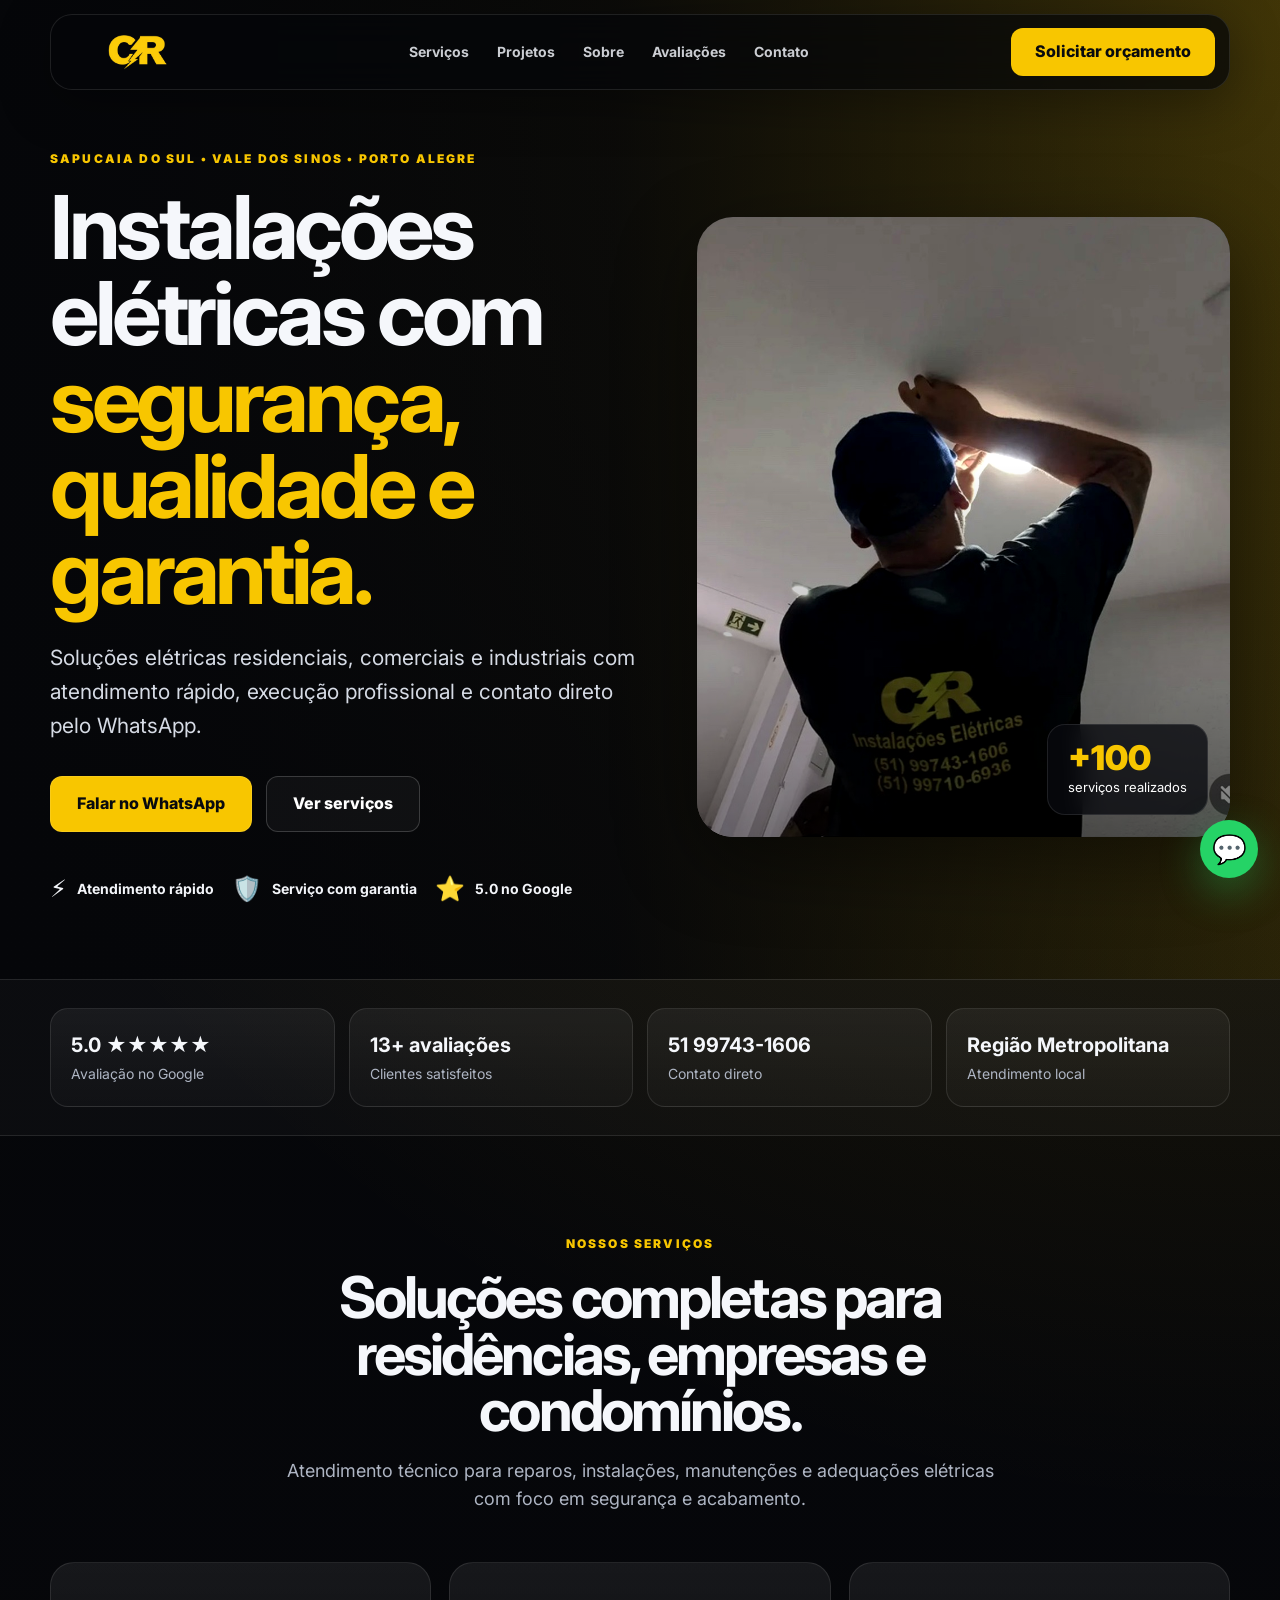
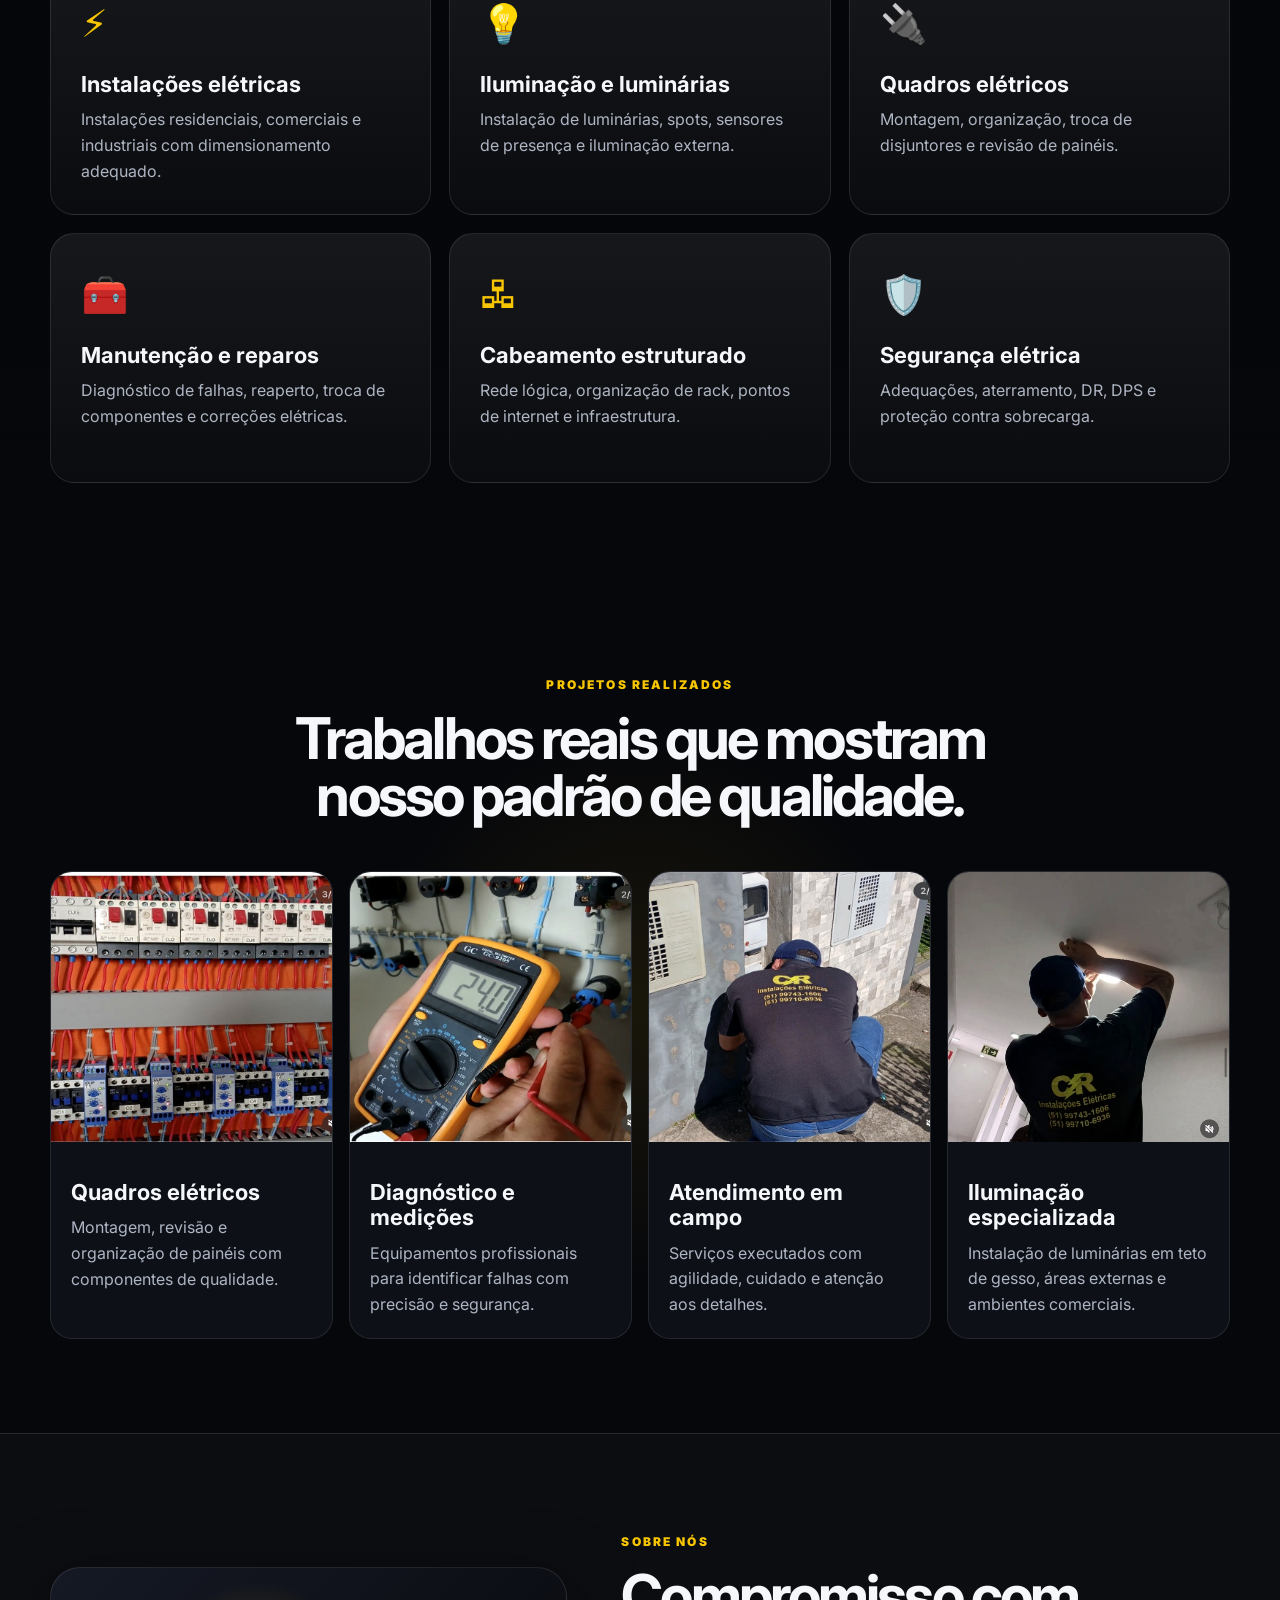
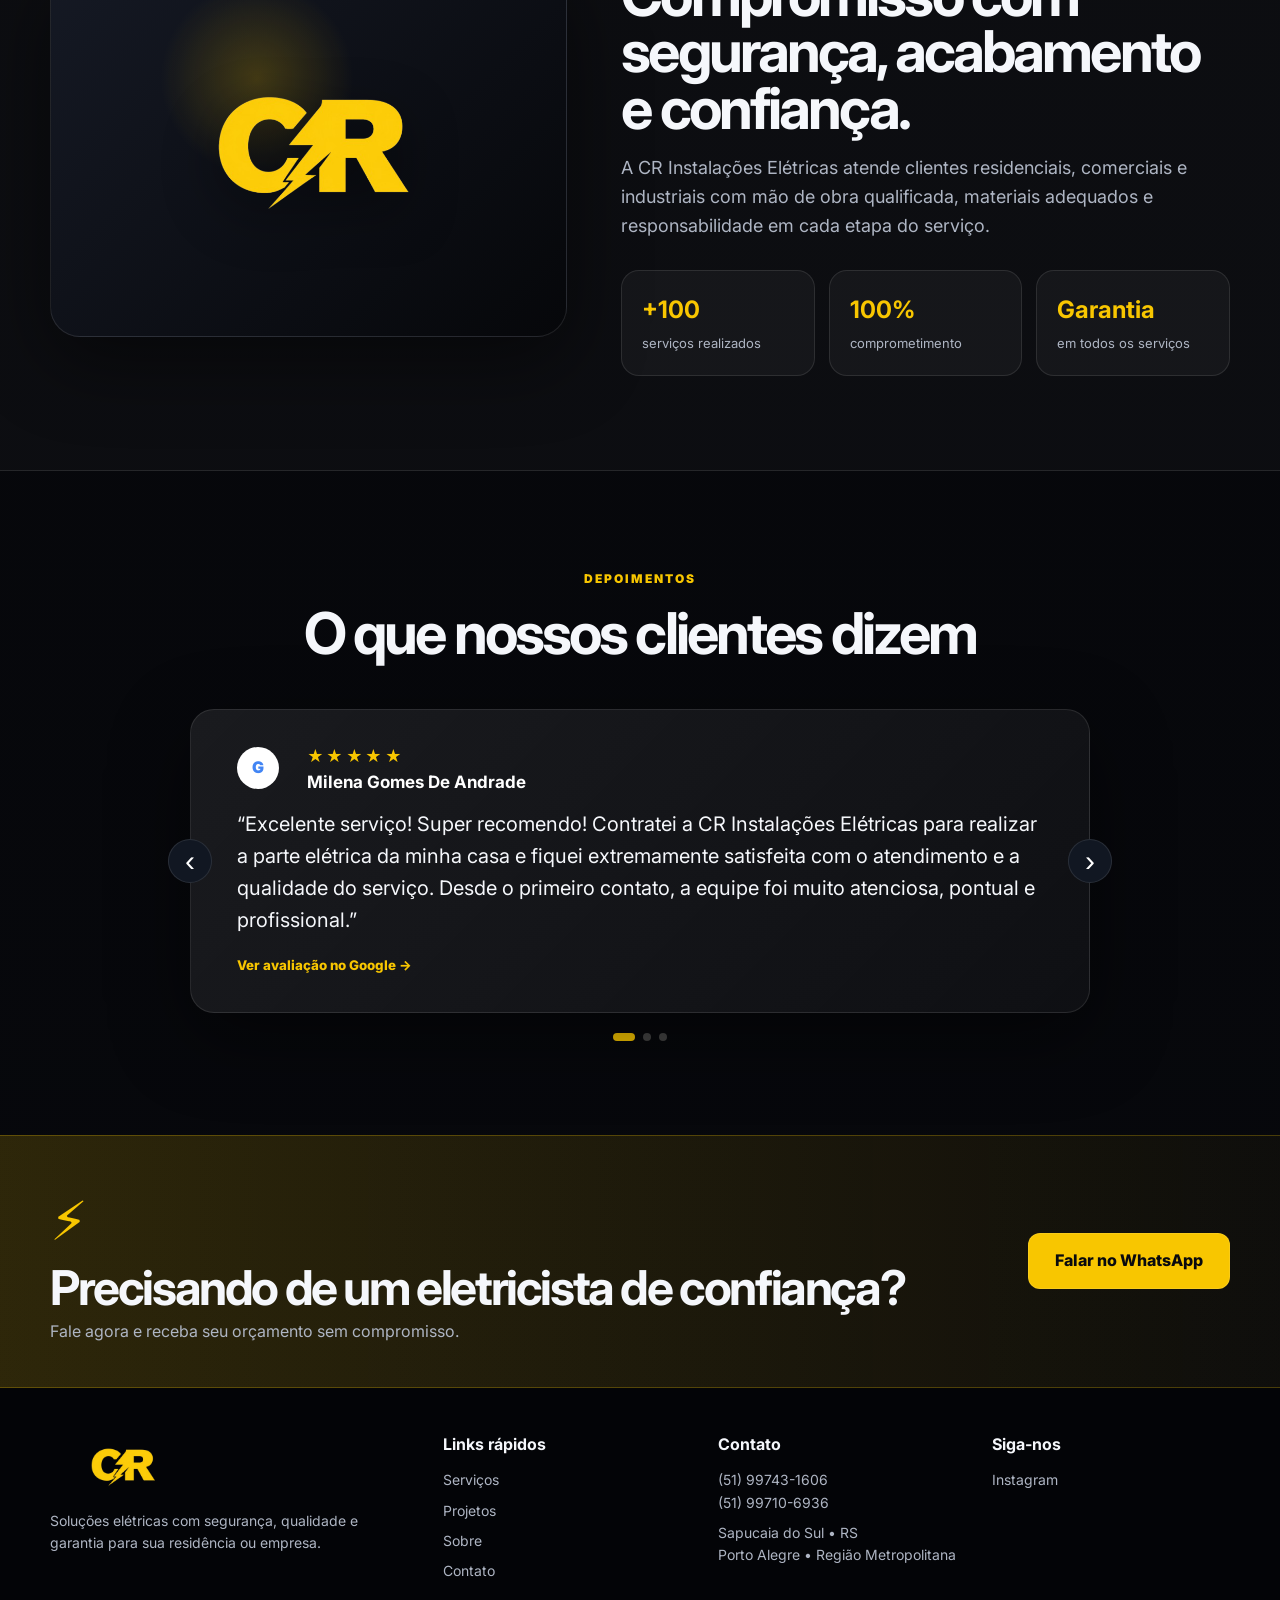
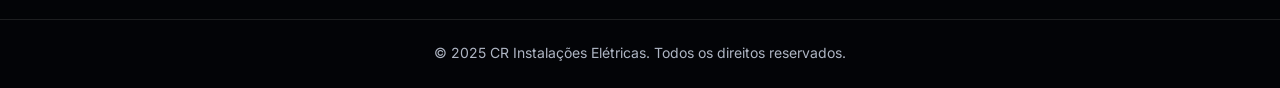
==== index.html @ 31eeb73a "ajusta icone whatsapp" ====
<!DOCTYPE html>
<html lang="pt-BR">
<head>
  <meta charset="UTF-8" />
  <meta name="viewport" content="width=device-width, initial-scale=1.0" />
  <title>CR Instalações Elétricas | Eletricista em Sapucaia do Sul e Região</title>
  <meta name="description" content="Instalações elétricas residenciais, comerciais e industriais em Sapucaia do Sul, Vale dos Sinos, Porto Alegre e região. Atendimento com segurança, qualidade e garantia." />
  <meta name="theme-color" content="#08090d" />
  <meta property="og:title" content="CR Instalações Elétricas" />
  <meta property="og:description" content="Soluções elétricas com segurança, qualidade e garantia em Sapucaia do Sul e região." />
  <link rel="preconnect" href="https://fonts.googleapis.com">
  <link rel="preconnect" href="https://fonts.gstatic.com" crossorigin>
  <link href="https://fonts.googleapis.com/css2?family=Inter:wght@400;500;600;700;800;900&display=swap" rel="stylesheet">
  <link rel="stylesheet" href="style.css" />
</head>
<body>
  <header class="site-header" id="topo">
    <a class="brand" href="#topo" aria-label="CR Instalações Elétricas">
      <img src="assets/logo-cr.png" alt="CR Instalações Elétricas" />
    </a>

    <button class="menu-toggle" id="menuToggle" aria-label="Abrir menu" aria-expanded="false">
      <span></span><span></span><span></span>
    </button>

    <nav class="nav" id="navMenu">
      <a href="#servicos">Serviços</a>
      <a href="#projetos">Projetos</a>
      <a href="#sobre">Sobre</a>
      <a href="#depoimentos">Avaliações</a>
      <a href="#contato">Contato</a>
    </nav>

    <a class="header-cta" href="https://wa.me/5551997431606?text=Olá,%20vim%20pelo%20site%20e%20gostaria%20de%20solicitar%20um%20orçamento." target="_blank" rel="noopener">
      Solicitar orçamento
    </a>
  </header>

  <main>
    <section class="hero section-glow">
      <div class="container hero-grid">
        <div class="hero-copy reveal">
          <span class="eyebrow">Sapucaia do Sul • Vale dos Sinos • Porto Alegre</span>
          <h1>Instalações elétricas com <strong>segurança, qualidade e garantia.</strong></h1>
          <p>Soluções elétricas residenciais, comerciais e industriais com atendimento rápido, execução profissional e contato direto pelo WhatsApp.</p>

          <div class="hero-actions">
            <a class="btn btn-primary" href="https://wa.me/5551997431606?text=Olá,%20preciso%20de%20um%20orçamento%20elétrico." target="_blank" rel="noopener">Falar no WhatsApp</a>
            <a class="btn btn-secondary" href="#servicos">Ver serviços</a>
          </div>

          <div class="trust-row" aria-label="Diferenciais">
            <div><span>⚡</span><strong>Atendimento rápido</strong></div>
            <div><span>🛡️</span><strong>Serviço com garantia</strong></div>
            <div><span>⭐</span><strong>5.0 no Google</strong></div>
          </div>
        </div>

        <div class="hero-media reveal delay-1">
          <img src="assets/hero-luminaria.jpg" alt="Eletricista da CR instalando luminária em teto de gesso" />
          <div class="media-badge">
            <span>+100</span>
            <p>serviços realizados</p>
          </div>
        </div>
      </div>
    </section>

    <section class="stats-strip">
      <div class="container stats-grid">
        <div class="stat-card"><strong>5.0 ★★★★★</strong><span>Avaliação no Google</span></div>
        <div class="stat-card"><strong>13+ avaliações</strong><span>Clientes satisfeitos</span></div>
        <div class="stat-card"><strong>51 99743-1606</strong><span>Contato direto</span></div>
        <div class="stat-card"><strong>Região Metropolitana</strong><span>Atendimento local</span></div>
      </div>
    </section>

    <section class="section" id="servicos">
      <div class="container">
        <div class="section-heading reveal">
          <span class="eyebrow">Nossos serviços</span>
          <h2>Soluções completas para residências, empresas e condomínios.</h2>
          <p>Atendimento técnico para reparos, instalações, manutenções e adequações elétricas com foco em segurança e acabamento.</p>
        </div>

        <div class="services-grid">
          <article class="service-card reveal"><i>⚡</i><h3>Instalações elétricas</h3><p>Instalações residenciais, comerciais e industriais com dimensionamento adequado.</p></article>
          <article class="service-card reveal"><i>💡</i><h3>Iluminação e luminárias</h3><p>Instalação de luminárias, spots, sensores de presença e iluminação externa.</p></article>
          <article class="service-card reveal"><i>🔌</i><h3>Quadros elétricos</h3><p>Montagem, organização, troca de disjuntores e revisão de painéis.</p></article>
          <article class="service-card reveal"><i>🧰</i><h3>Manutenção e reparos</h3><p>Diagnóstico de falhas, reaperto, troca de componentes e correções elétricas.</p></article>
          <article class="service-card reveal"><i>🖧</i><h3>Cabeamento estruturado</h3><p>Rede lógica, organização de rack, pontos de internet e infraestrutura.</p></article>
          <article class="service-card reveal"><i>🛡️</i><h3>Segurança elétrica</h3><p>Adequações, aterramento, DR, DPS e proteção contra sobrecarga.</p></article>
        </div>
      </div>
    </section>

    <section class="section projects" id="projetos">
      <div class="container">
        <div class="section-heading reveal">
          <span class="eyebrow">Projetos realizados</span>
          <h2>Trabalhos reais que mostram nosso padrão de qualidade.</h2>
        </div>

        <div class="project-grid">
          <article class="project-card reveal">
            <img src="assets/painel-eletrico.jpg" alt="Painel elétrico organizado" />
            <div><h3>Quadros elétricos</h3><p>Montagem, revisão e organização de painéis com componentes de qualidade.</p></div>
          </article>
          <article class="project-card reveal delay-1">
            <img src="assets/medicao-multimetro.jpg" alt="Medição elétrica com multímetro" />
            <div><h3>Diagnóstico e medições</h3><p>Equipamentos profissionais para identificar falhas com precisão e segurança.</p></div>
          </article>
          <article class="project-card reveal delay-2">
            <img src="assets/atendimento-campo.jpg" alt="Eletricista da CR em atendimento externo" />
            <div><h3>Atendimento em campo</h3><p>Serviços executados com agilidade, cuidado e atenção aos detalhes.</p></div>
          </article>
          <article class="project-card reveal delay-3 featured">
            <img src="assets/hero-luminaria.jpg" alt="Instalação de luminária" />
            <div><h3>Iluminação especializada</h3><p>Instalação de luminárias em teto de gesso, áreas externas e ambientes comerciais.</p></div>
          </article>
        </div>
      </div>
    </section>

    <section class="section about" id="sobre">
      <div class="container about-grid">
        <div class="about-visual reveal">
          <div class="logo-panel"><img src="assets/logo-cr.png" alt="Logo CR Instalações Elétricas" /></div>
        </div>
        <div class="about-copy reveal delay-1">
          <span class="eyebrow">Sobre nós</span>
          <h2>Compromisso com segurança, acabamento e confiança.</h2>
          <p>A CR Instalações Elétricas atende clientes residenciais, comerciais e industriais com mão de obra qualificada, materiais adequados e responsabilidade em cada etapa do serviço.</p>
          <div class="about-metrics">
            <div><strong>+100</strong><span>serviços realizados</span></div>
            <div><strong>100%</strong><span>comprometimento</span></div>
            <div><strong>Garantia</strong><span>em todos os serviços</span></div>
          </div>
        </div>
      </div>
    </section>

    <section class="section testimonials" id="depoimentos">
      <div class="container">
        <div class="section-heading reveal">
          <span class="eyebrow">Depoimentos</span>
          <h2>O que nossos clientes dizem</h2>
        </div>
        <div class="testimonial-slider reveal" aria-live="polite">
          <button class="slider-btn prev" aria-label="Depoimento anterior">‹</button>

          <a class="testimonial-card active" href="https://www.google.com/maps/contrib/100500487164746760938/reviews?hl=pt-BR" target="_blank" rel="noopener" aria-label="Abrir avaliação da Milena Gomes De Andrade no Google">
            <div class="review-top">
              <span class="google">G</span>
              <div>
                <strong>★★★★★</strong>
                <h3>Milena Gomes De Andrade</h3>
              </div>
            </div>
            <p>“Excelente serviço! Super recomendo! Contratei a CR Instalações Elétricas para realizar a parte elétrica da minha casa e fiquei extremamente satisfeita com o atendimento e a qualidade do serviço. Desde o primeiro contato, a equipe foi muito atenciosa, pontual e profissional.”</p>
            <small>Ver avaliação no Google →</small>
          </a>

          <a class="testimonial-card" href="https://www.google.com/maps/contrib/102135503826868982354/reviews?hl=pt-BR" target="_blank" rel="noopener" aria-label="Abrir avaliação do Andrei Dias no Google">
            <div class="review-top">
              <span class="google">G</span>
              <div>
                <strong>★★★★★</strong>
                <h3>Andrei Dias</h3>
              </div>
            </div>
            <p>“Excelente serviço, comprometimento com horário e valores muito acessíveis. Ele explorou todas as possibilidades para resolver a instalação do meu fogão de indução da melhor forma. Fez o serviço com capricho extremo e deixou tudo bem organizado.”</p>
            <small>Ver avaliação no Google →</small>
          </a>

          <a class="testimonial-card" href="https://www.google.com/maps/contrib/113269055984905146085/reviews?hl=pt-BR" target="_blank" rel="noopener" aria-label="Abrir avaliação da Mari Lopes no Google">
            <div class="review-top">
              <span class="google">G</span>
              <div>
                <strong>★★★★★</strong>
                <h3>Mari Lopes</h3>
              </div>
            </div>
            <p>“Atendimento ótimo, comprometimento com horário e resolveu de imediato o problema.”</p>
            <small>Ver avaliação no Google →</small>
          </a>

          <button class="slider-btn next" aria-label="Próximo depoimento">›</button>
        </div>
        <div class="dots" id="dots"></div>
      </div>
    </section>

    <section class="cta-band" id="contato">
      <div class="container cta-grid">
        <div>
          <span class="bolt">⚡</span>
          <h2>Precisando de um eletricista de confiança?</h2>
          <p>Fale agora e receba seu orçamento sem compromisso.</p>
        </div>
        <a class="btn btn-primary" href="https://wa.me/5551997431606?text=Olá,%20vim%20pelo%20site%20e%20gostaria%20de%20solicitar%20um%20orçamento." target="_blank" rel="noopener">Falar no WhatsApp</a>
      </div>
    </section>
  </main>

  <footer class="footer">
    <div class="container footer-grid">
      <div><img src="assets/logo-cr.png" alt="CR Instalações Elétricas" /><p>Soluções elétricas com segurança, qualidade e garantia para sua residência ou empresa.</p></div>
      <div><h4>Links rápidos</h4><a href="#servicos">Serviços</a><a href="#projetos">Projetos</a><a href="#sobre">Sobre</a><a href="#contato">Contato</a></div>
      <div><h4>Contato</h4><p>(51) 99743-1606<br>(51) 99710-6936</p><p>Sapucaia do Sul • RS<br>Porto Alegre • Região Metropolitana</p></div>
      <div><h4>Siga-nos</h4><a href="https://www.instagram.com/cr.instalacoeseletrica" target="_blank" rel="noopener">Instagram</a></div>
    </div>
    <p class="copy">© 2025 CR Instalações Elétricas. Todos os direitos reservados.</p>
  </footer>

  <a class="float-whatsapp" href="https://wa.me/5551997431606?text=Olá,%20preciso%20de%20um%20orçamento%20elétrico." target="_blank" rel="noopener" aria-label="Chamar no WhatsApp">💬</a>

  <script src="script.js"></script>
</body>
</html>
---- style.css ----
:root{--bg:#050609;--panel:#0d1017;--panel-2:#121620;--text:#f5f7fb;--muted:#aeb5c3;--yellow:#f8c600;--yellow-2:#ffd84a;--border:rgba(255,255,255,.1);--shadow:0 24px 80px rgba(0,0,0,.48);--radius:24px;--container:1180px}*{box-sizing:border-box}html{scroll-behavior:smooth}body{margin:0;font-family:Inter,system-ui,-apple-system,Segoe UI,sans-serif;background:radial-gradient(circle at top right,rgba(248,198,0,.17),transparent 30%),linear-gradient(180deg,#050609 0%,#07080c 100%);color:var(--text);line-height:1.6;overflow-x:hidden}a{color:inherit;text-decoration:none}img{display:block;max-width:100%}.container{width:min(var(--container),calc(100% - 36px));margin-inline:auto}.site-header{position:fixed;top:14px;left:50%;transform:translateX(-50%);z-index:50;width:min(1180px,calc(100% - 28px));height:76px;padding:10px 14px;display:flex;align-items:center;justify-content:space-between;background:rgba(5,6,9,.72);border:1px solid var(--border);border-radius:22px;backdrop-filter:blur(18px);box-shadow:0 12px 50px rgba(0,0,0,.35)}.brand img{width:126px;height:auto}.nav{display:flex;gap:28px;font-weight:700;font-size:14px}.nav a{color:#e7eaf0;opacity:.88;position:relative}.nav a::after{content:"";position:absolute;left:0;bottom:-8px;width:0;height:2px;background:var(--yellow);transition:.25s}.nav a:hover::after{width:100%}.header-cta,.btn{display:inline-flex;align-items:center;justify-content:center;border-radius:12px;font-weight:800;transition:.25s}.header-cta{height:48px;padding:0 24px;background:var(--yellow);color:#090a0e}.header-cta:hover,.btn-primary:hover{transform:translateY(-2px);box-shadow:0 14px 30px rgba(248,198,0,.24)}.menu-toggle{display:none;background:none;border:0;padding:8px}.menu-toggle span{display:block;width:24px;height:2px;background:#fff;margin:5px;border-radius:99px}.hero{min-height:100vh;padding:145px 0 70px;position:relative}.section-glow::before{content:"";position:absolute;inset:0;background:linear-gradient(90deg,rgba(5,6,9,.98) 0%,rgba(5,6,9,.72) 48%,rgba(248,198,0,.09) 100%);pointer-events:none}.hero-grid{position:relative;display:grid;grid-template-columns:1fr .9fr;gap:54px;align-items:center}.eyebrow{display:inline-block;margin-bottom:16px;color:var(--yellow);text-transform:uppercase;font-weight:900;font-size:12px;letter-spacing:.18em}.hero h1,.section-heading h2,.about-copy h2,.cta-band h2{margin:0;line-height:.98;letter-spacing:-.05em}.hero h1{font-size:clamp(44px,7vw,88px);max-width:720px}.hero h1 strong{color:var(--yellow);font-style:normal}.hero p{font-size:clamp(17px,2vw,21px);color:#d6dbe5;max-width:610px;margin:26px 0 0}.hero-actions{display:flex;gap:14px;flex-wrap:wrap;margin-top:34px}.btn{min-height:56px;padding:0 26px}.btn-primary{background:var(--yellow);color:#090a0e;border:1px solid rgba(255,255,255,.1)}.btn-secondary{background:rgba(255,255,255,.04);border:1px solid rgba(255,255,255,.18);color:#fff}.btn-secondary:hover{background:rgba(255,255,255,.09)}.trust-row{display:flex;gap:18px;flex-wrap:wrap;margin-top:38px}.trust-row div{display:flex;align-items:center;gap:10px;color:#f3f5f9;font-size:14px}.trust-row span{font-size:24px}.hero-media{position:relative;border-radius:36px;overflow:hidden;box-shadow:var(--shadow);min-height:560px;background:#111}.hero-media img{width:100%;height:620px;object-fit:cover;filter:saturate(1.06) contrast(1.04)}.hero-media::after{content:"";position:absolute;inset:0;background:linear-gradient(180deg,transparent 40%,rgba(0,0,0,.55))}.media-badge{position:absolute;right:22px;bottom:22px;z-index:2;padding:16px 20px;border-radius:18px;background:rgba(8,10,15,.78);border:1px solid var(--border);backdrop-filter:blur(12px)}.media-badge span{display:block;color:var(--yellow);font-size:34px;font-weight:900;line-height:1}.media-badge p{margin:2px 0 0;color:#fff;font-size:13px}.stats-strip{border-block:1px solid var(--border);background:rgba(255,255,255,.025);padding:28px 0}.stats-grid{display:grid;grid-template-columns:repeat(4,1fr);gap:14px}.stat-card{padding:20px;border-radius:18px;background:linear-gradient(180deg,rgba(255,255,255,.06),rgba(255,255,255,.025));border:1px solid var(--border)}.stat-card strong{display:block;font-size:20px}.stat-card span{color:var(--muted);font-size:14px}.section{padding:94px 0}.section-heading{text-align:center;max-width:720px;margin:0 auto 48px}.section-heading h2,.about-copy h2{font-size:clamp(34px,4.5vw,58px)}.section-heading p,.about-copy p{color:var(--muted);font-size:18px}.services-grid{display:grid;grid-template-columns:repeat(3,1fr);gap:18px}.service-card{padding:30px;border-radius:var(--radius);background:linear-gradient(180deg,rgba(255,255,255,.07),rgba(255,255,255,.025));border:1px solid var(--border);min-height:250px;transition:.3s}.service-card:hover,.project-card:hover{transform:translateY(-6px);border-color:rgba(248,198,0,.45);box-shadow:0 24px 60px rgba(0,0,0,.25)}.service-card i{font-style:normal;font-size:38px;color:var(--yellow)}.service-card h3,.project-card h3{margin:18px 0 10px;font-size:22px;line-height:1.15}.service-card p,.project-card p{color:var(--muted);margin:0}.projects{background:radial-gradient(circle at center,rgba(248,198,0,.08),transparent 36%)}.project-grid{display:grid;grid-template-columns:repeat(4,1fr);gap:16px}.project-card{overflow:hidden;border-radius:22px;background:var(--panel);border:1px solid var(--border);transition:.3s}.project-card img{height:270px;width:100%;object-fit:cover}.project-card div{padding:20px}.about{background:rgba(255,255,255,.025);border-block:1px solid var(--border)}.about-grid{display:grid;grid-template-columns:.85fr 1fr;gap:54px;align-items:center}.logo-panel{height:370px;border-radius:30px;background:radial-gradient(circle at 40% 30%,rgba(248,198,0,.26),transparent 24%),linear-gradient(135deg,#151924,#06070a);display:grid;place-items:center;border:1px solid var(--border);box-shadow:var(--shadow)}.logo-panel img{width:300px}.about-metrics{display:grid;grid-template-columns:repeat(3,1fr);gap:14px;margin-top:30px}.about-metrics div{padding:20px;border:1px solid var(--border);border-radius:18px;background:rgba(255,255,255,.04)}.about-metrics strong{display:block;color:var(--yellow);font-size:24px}.about-metrics span{color:var(--muted);font-size:13px}.testimonial-slider{position:relative;max-width:900px;margin:0 auto}.testimonial-card{display:none;padding:34px 46px;border-radius:24px;background:linear-gradient(135deg,rgba(255,255,255,.08),rgba(255,255,255,.035));border:1px solid var(--border);box-shadow:var(--shadow)}.testimonial-card.active{display:block}.testimonial-card strong{color:var(--yellow);letter-spacing:.15em}.testimonial-card p{font-size:20px;margin:16px 0}.testimonial-card small{color:var(--muted)}.google{display:inline-grid;place-items:center;margin-right:14px;width:42px;height:42px;border-radius:50%;background:#fff;color:#4285f4;font-weight:900}.slider-btn{position:absolute;top:50%;transform:translateY(-50%);z-index:2;width:44px;height:44px;border-radius:50%;border:1px solid var(--border);background:#111722;color:#fff;font-size:30px;cursor:pointer}.prev{left:-22px}.next{right:-22px}.dots{display:flex;justify-content:center;gap:8px;margin-top:20px}.dots button{width:8px;height:8px;padding:0;border:0;border-radius:50%;background:#444;cursor:pointer}.dots button.active{background:var(--yellow);width:22px;border-radius:99px}.cta-band{padding:42px 0;background:linear-gradient(90deg,rgba(248,198,0,.16),rgba(248,198,0,.03));border-block:1px solid rgba(248,198,0,.25)}.cta-grid{display:flex;align-items:center;justify-content:space-between;gap:24px}.bolt{font-size:54px;color:var(--yellow)}.cta-band h2{font-size:clamp(32px,4vw,48px)}.cta-band p{color:var(--muted);margin:8px 0 0}.footer{padding:44px 0 24px;background:#030407}.footer-grid{display:grid;grid-template-columns:1.5fr 1fr 1fr 1fr;gap:36px}.footer img{width:130px}.footer p,.footer a{display:block;color:var(--muted);font-size:14px;margin:8px 0}.footer h4{margin:0 0 12px}.copy{text-align:center;border-top:1px solid var(--border);padding-top:22px;margin:28px auto 0!important}.float-whatsapp{position:fixed;right:22px;bottom:22px;z-index:60;width:58px;height:58px;border-radius:50%;display:grid;place-items:center;background:#25d366;color:white;font-size:28px;box-shadow:0 14px 40px rgba(37,211,102,.35)}.reveal{opacity:0;transform:translateY(24px);transition:.75s ease}.reveal.show{opacity:1;transform:none}.delay-1{transition-delay:.1s}.delay-2{transition-delay:.2s}.delay-3{transition-delay:.3s}@media(max-width:900px){.site-header{top:10px;height:auto;min-height:68px}.brand img{width:110px}.menu-toggle{display:block}.header-cta{display:none}.nav{position:absolute;top:76px;left:0;right:0;display:none;flex-direction:column;padding:18px;background:rgba(5,6,9,.96);border:1px solid var(--border);border-radius:18px}.nav.open{display:flex}.hero{padding-top:118px}.hero-grid,.about-grid{grid-template-columns:1fr}.hero-media{min-height:auto;border-radius:28px}.hero-media img{height:480px}.stats-grid,.services-grid,.project-grid,.footer-grid{grid-template-columns:1fr 1fr}.about-metrics{grid-template-columns:1fr}.cta-grid{flex-direction:column;align-items:flex-start}.slider-btn{display:none}}@media(max-width:560px){.container{width:min(100% - 28px,1180px)}.hero h1{font-size:42px}.hero-actions .btn{width:100%}.trust-row{display:grid;gap:14px}.stats-grid,.services-grid,.project-grid,.footer-grid{grid-template-columns:1fr}.section{padding:70px 0}.project-card img{height:240px}.hero-media img{height:420px}.testimonial-card{padding:28px 22px}.testimonial-card p{font-size:17px}.float-whatsapp{right:16px;bottom:16px}.logo-panel{height:250px}.logo-panel img{width:220px}}

/* Ajustes finais: logo oficial e avaliações clicáveis */
.brand img{width:138px;max-height:58px;object-fit:contain}.footer img{width:142px;max-height:70px;object-fit:contain}.logo-panel img{width:330px;max-height:210px;object-fit:contain}.testimonial-card{color:inherit;text-decoration:none;cursor:pointer}.testimonial-card:hover{transform:translateY(-4px);border-color:rgba(248,198,0,.45);box-shadow:0 28px 70px rgba(0,0,0,.38)}.review-top{display:flex;align-items:center;gap:14px;margin-bottom:14px}.review-top h3{margin:2px 0 0;font-size:17px;line-height:1.2;color:#fff}.testimonial-card small{color:var(--yellow);font-weight:800}.testimonial-card p{display:-webkit-box;-webkit-line-clamp:5;-webkit-box-orient:vertical;overflow:hidden}@media(max-width:900px){.brand img{width:118px}.logo-panel img{width:240px}}@media(max-width:560px){.testimonial-card p{-webkit-line-clamp:7}.review-top h3{font-size:15px}}


/* Correção logo PNG transparente */
.brand{display:flex;align-items:center;gap:12px;background:transparent!important;border:0!important;box-shadow:none!important;padding:0!important;overflow:visible!important}
.brand img{width:142px!important;height:auto!important;max-height:64px!important;display:block!important;object-fit:contain!important;background:transparent!important;border:0!important;border-radius:0!important;box-shadow:none!important;padding:0!important}
.footer img{background:transparent!important;border:0!important;box-shadow:none!important;padding:0!important}
.logo-panel{background:radial-gradient(circle at 40% 30%,rgba(248,198,0,.22),transparent 24%),linear-gradient(135deg,#151924,#06070a)!important}
.logo-panel img{background:transparent!important;border:0!important;box-shadow:none!important;padding:0!important;filter:drop-shadow(0 18px 28px rgba(0,0,0,.45))}
@media(max-width:900px){.brand img{width:118px!important;max-height:56px!important}}
@media(max-width:560px){.brand img{width:104px!important;max-height:50px!important}}
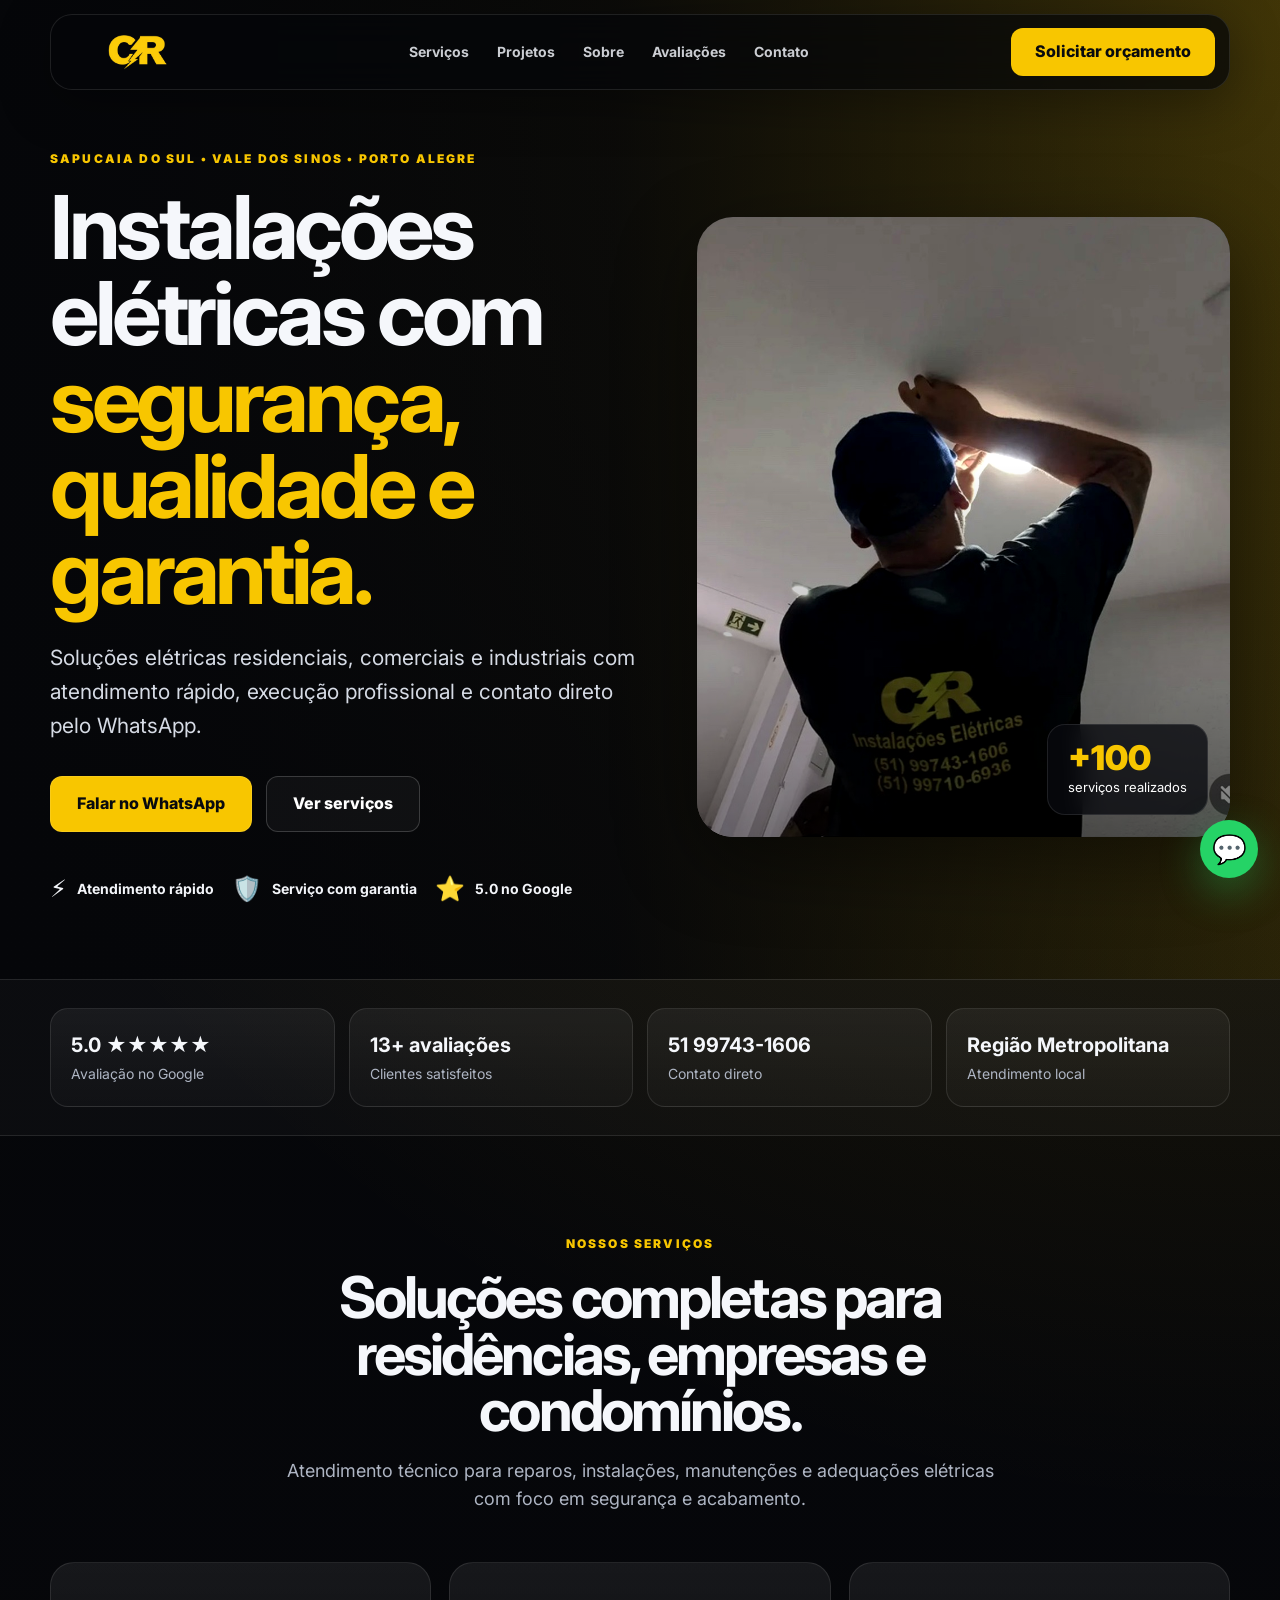
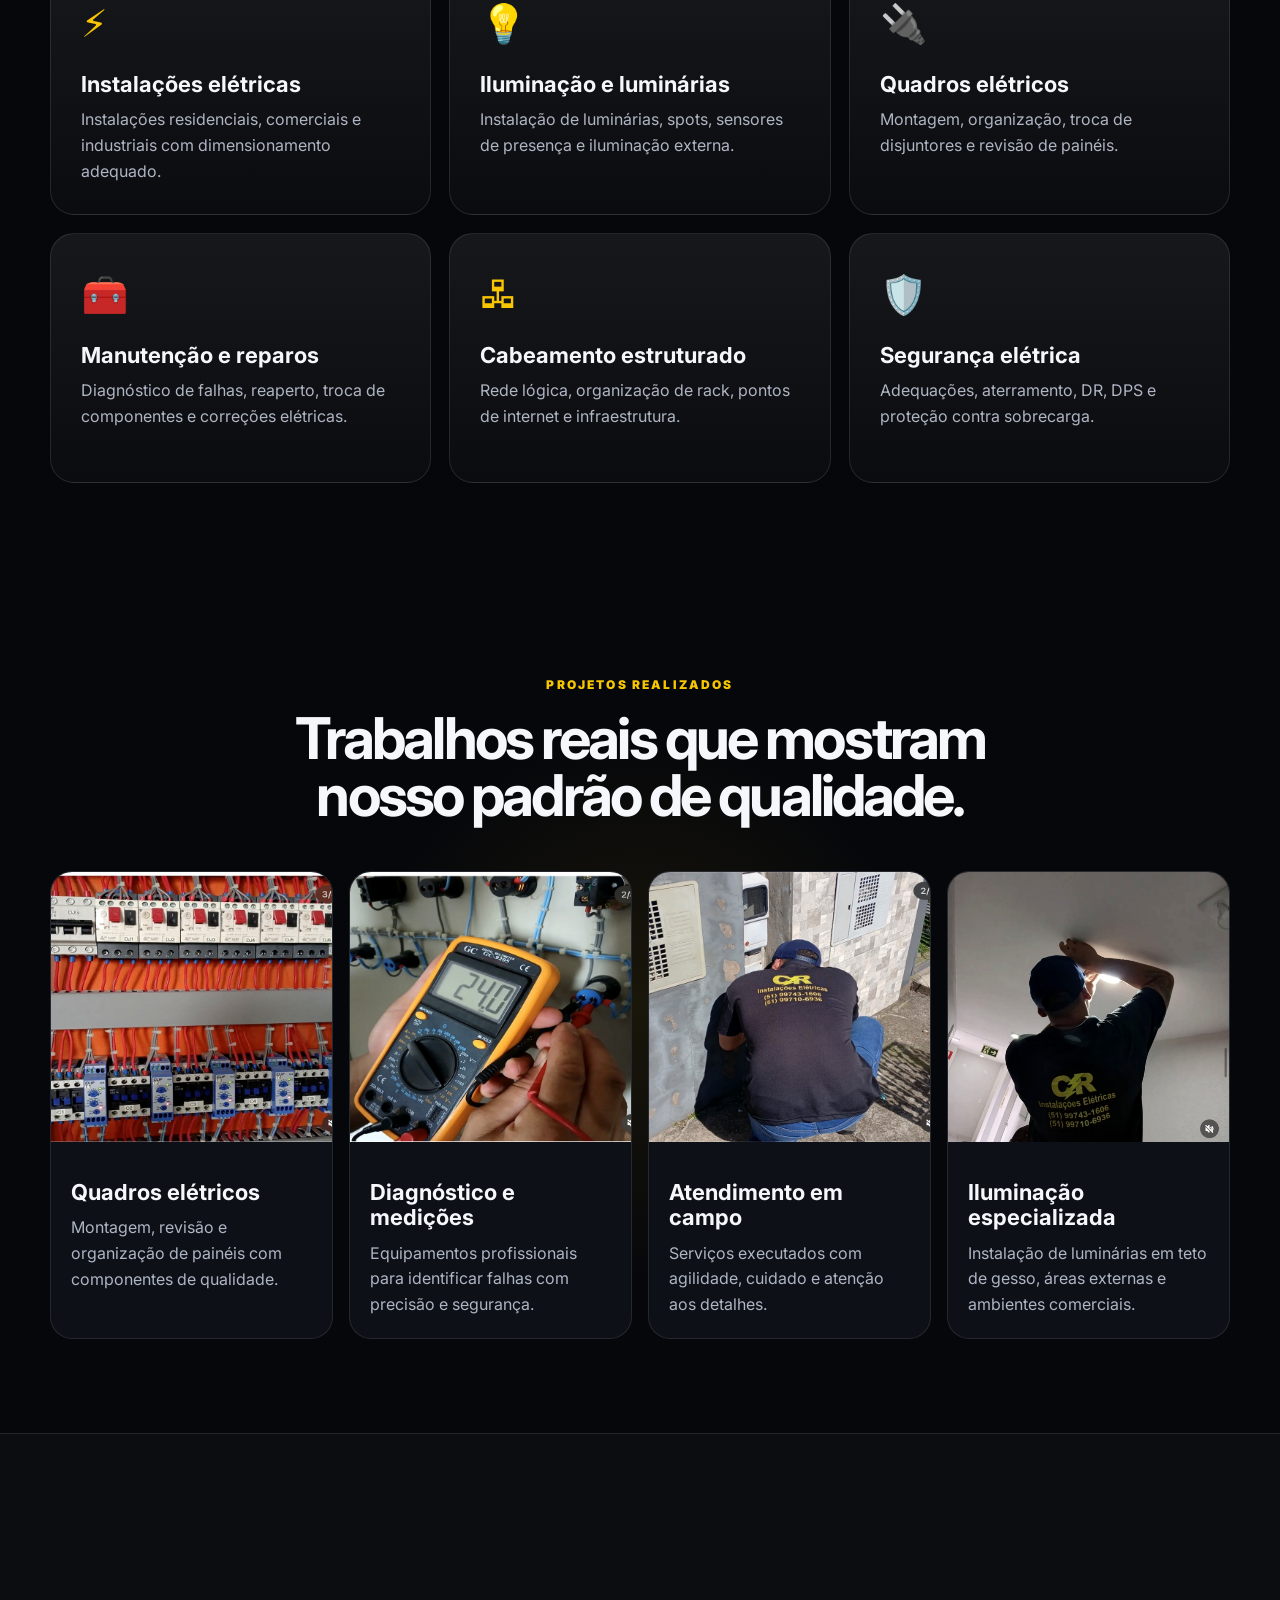
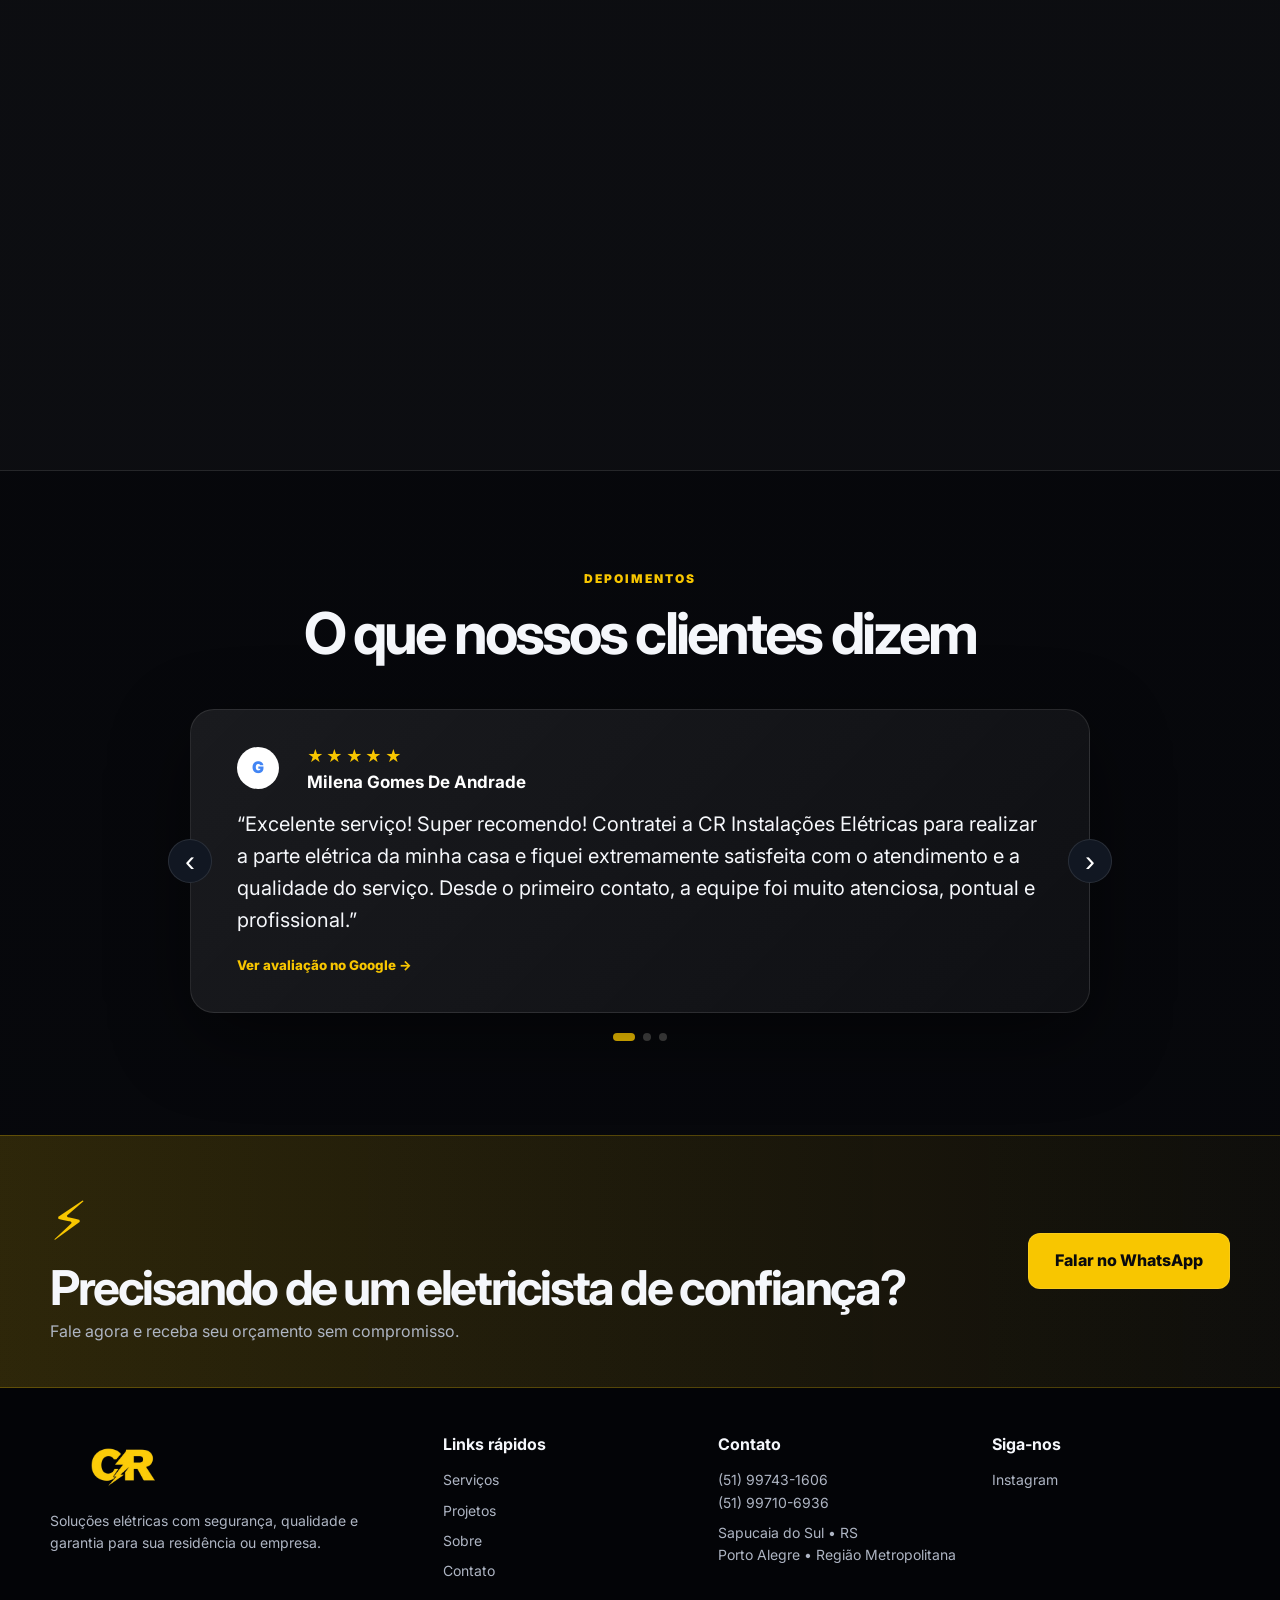
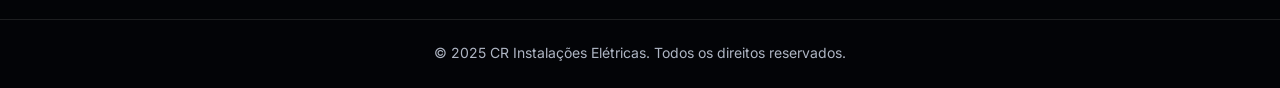
==== commit 4d4576bf: "htmlnew" ====
--- a/index.html
+++ b/index.html
@@ -4,6 +4,7 @@
   <meta charset="UTF-8" />
   <meta name="viewport" content="width=device-width, initial-scale=1.0" />
   <title>CR Instalações Elétricas | Eletricista em Sapucaia do Sul e Região</title>
+  <link rel="icon" type="image/png" href="assets/favicon.png" />
   <meta name="description" content="Instalações elétricas residenciais, comerciais e industriais em Sapucaia do Sul, Vale dos Sinos, Porto Alegre e região. Atendimento com segurança, qualidade e garantia." />
   <meta name="theme-color" content="#08090d" />
   <meta property="og:title" content="CR Instalações Elétricas" />
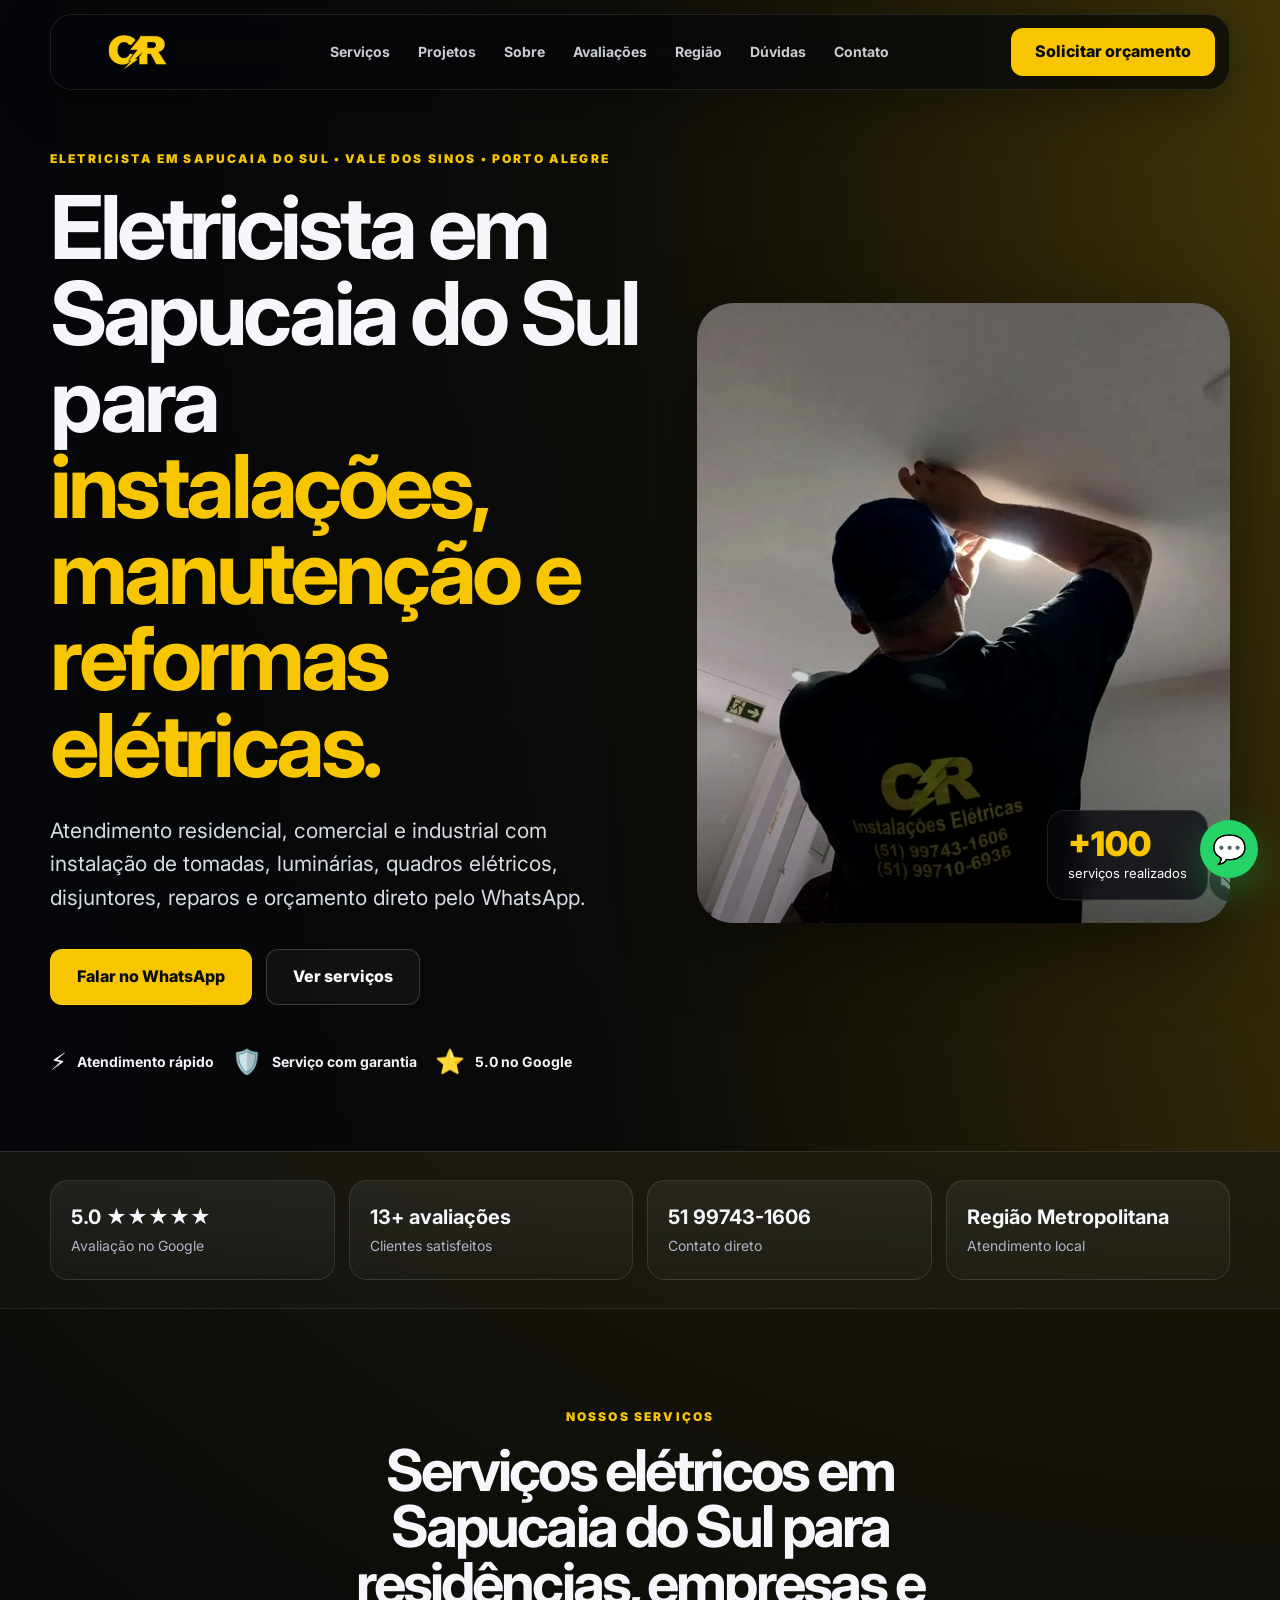
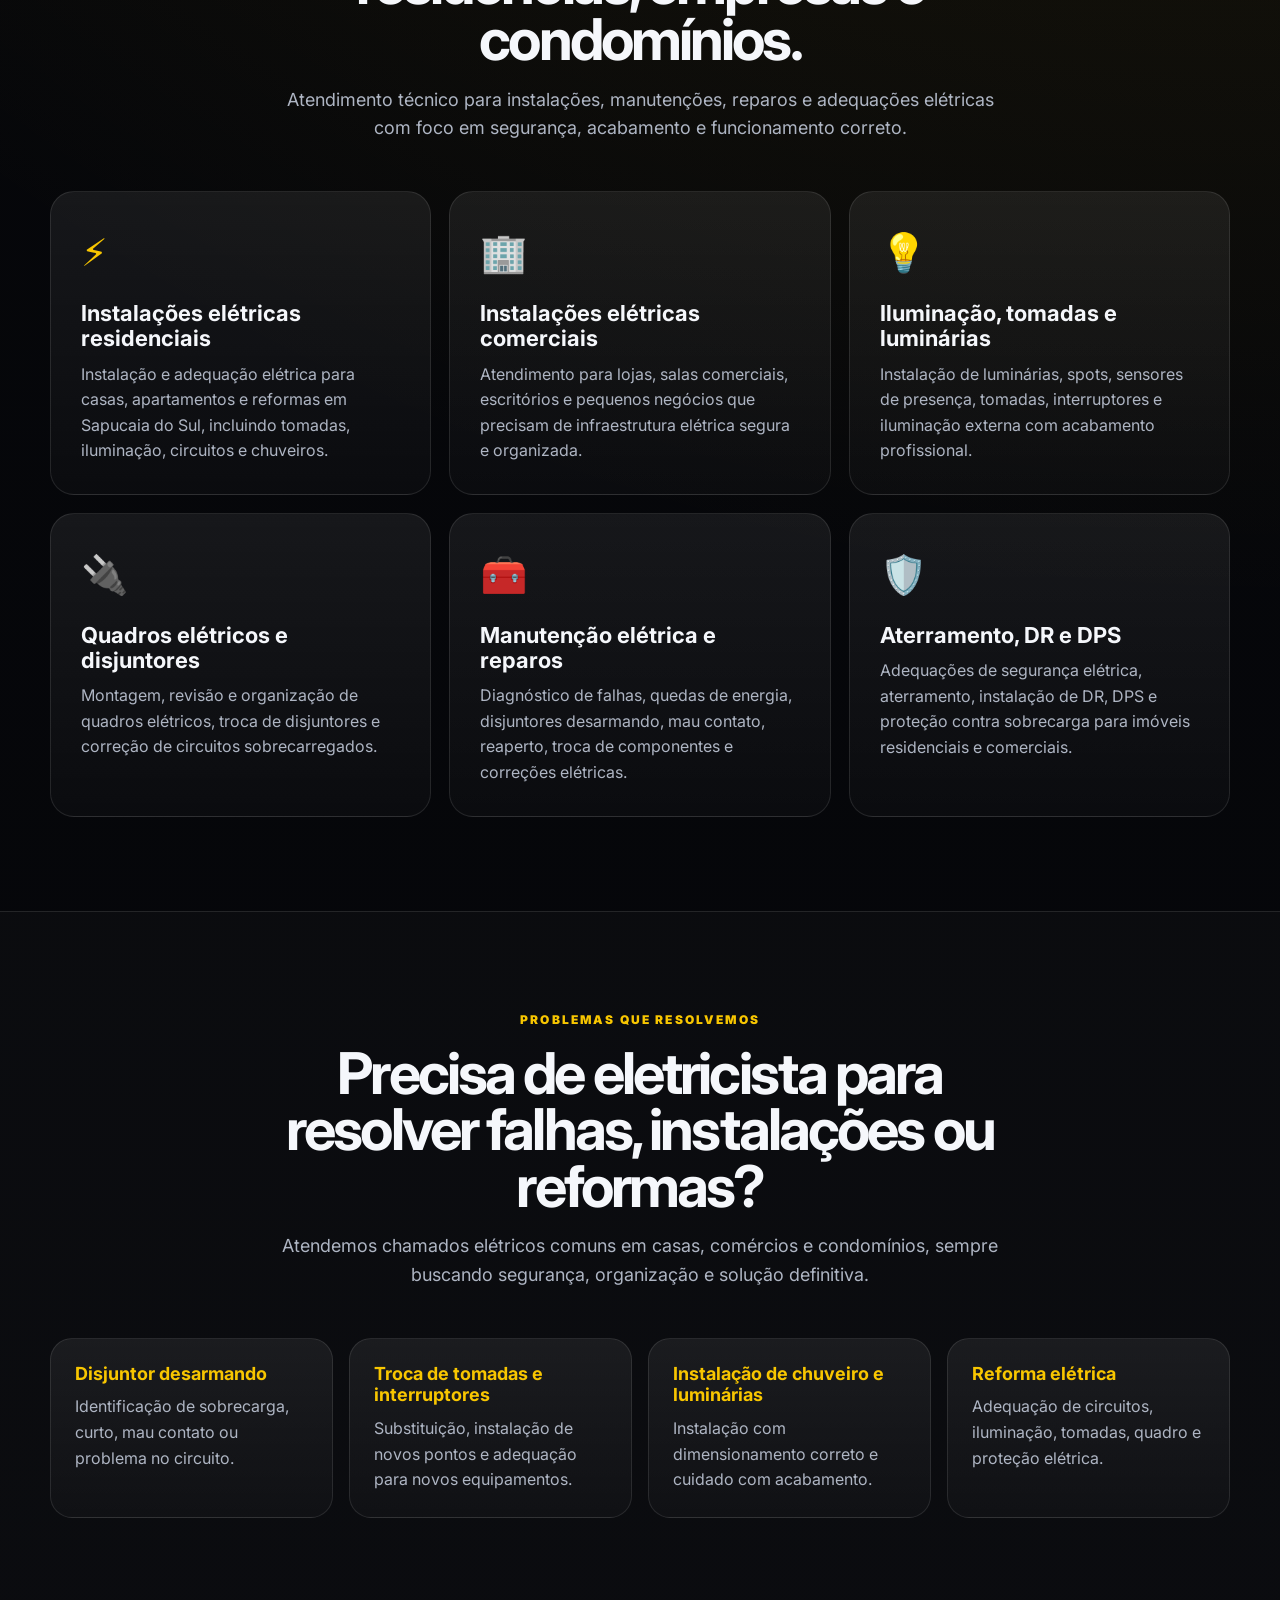
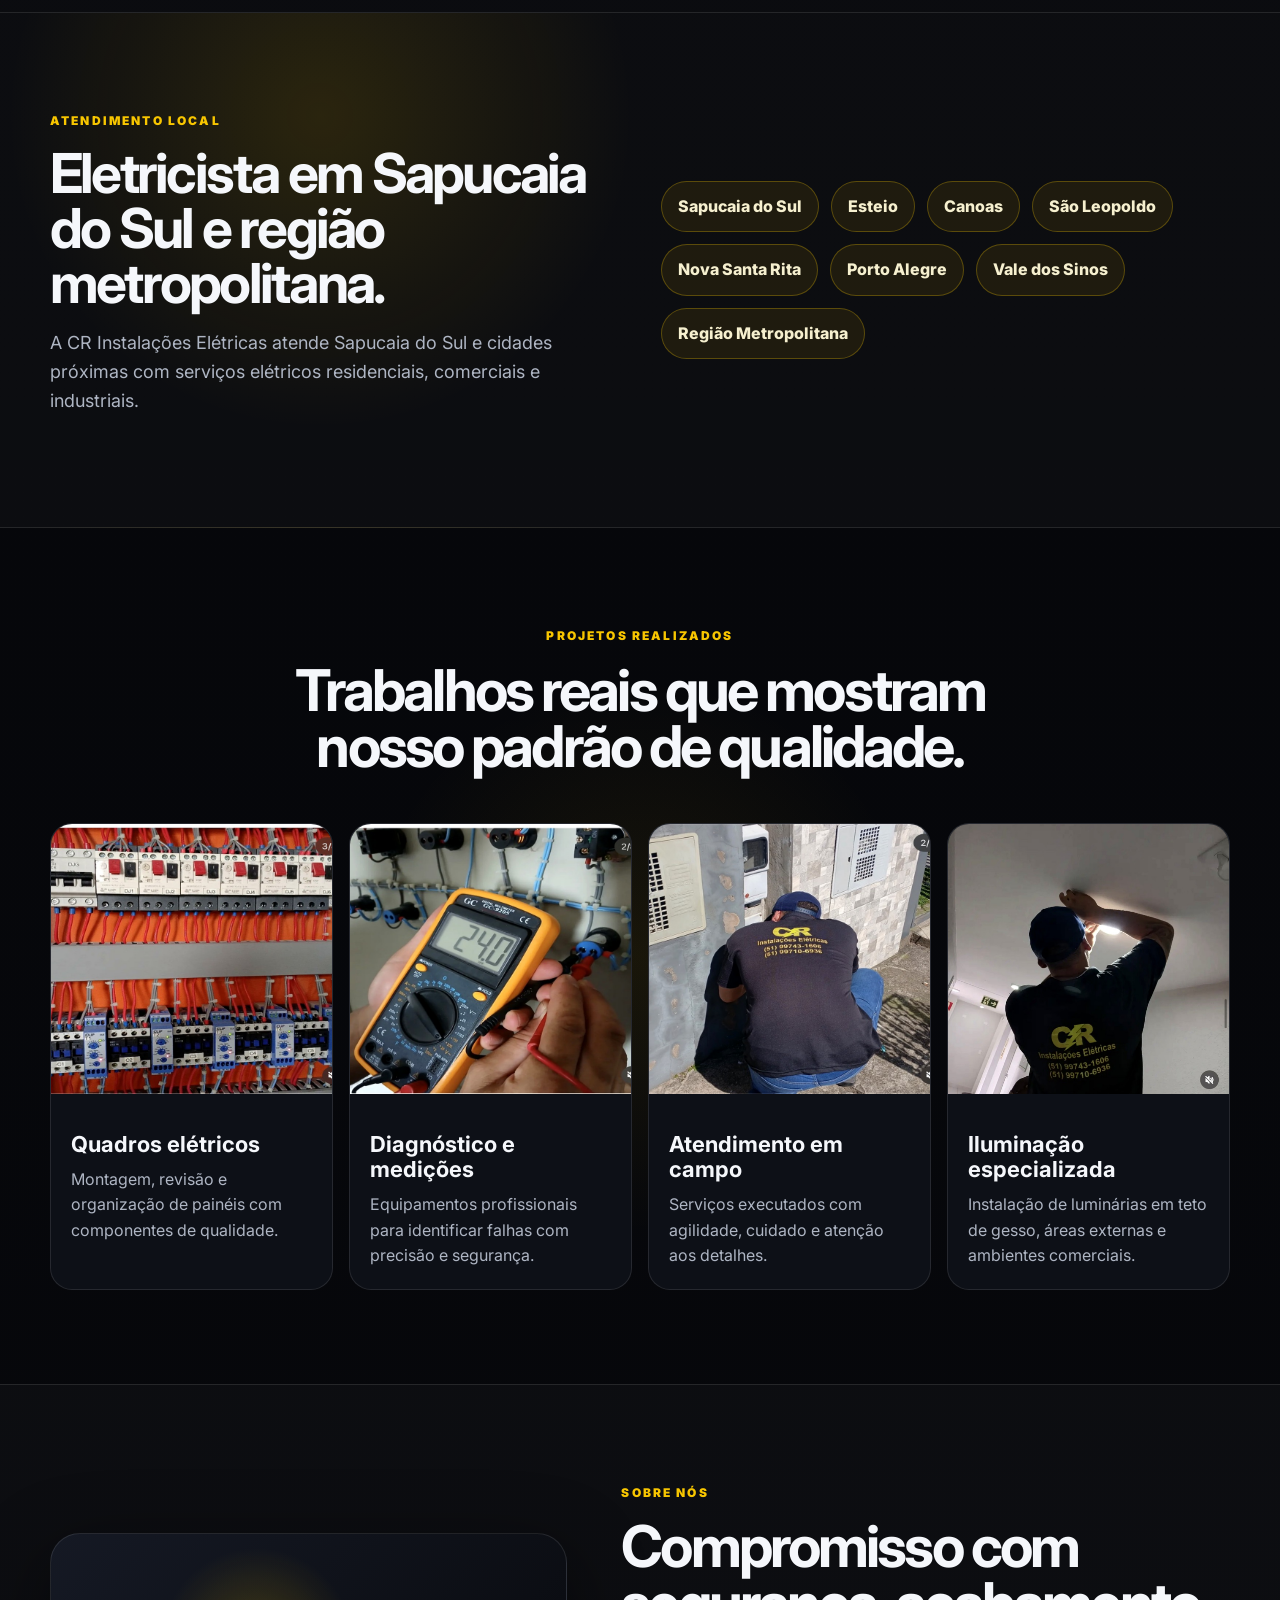
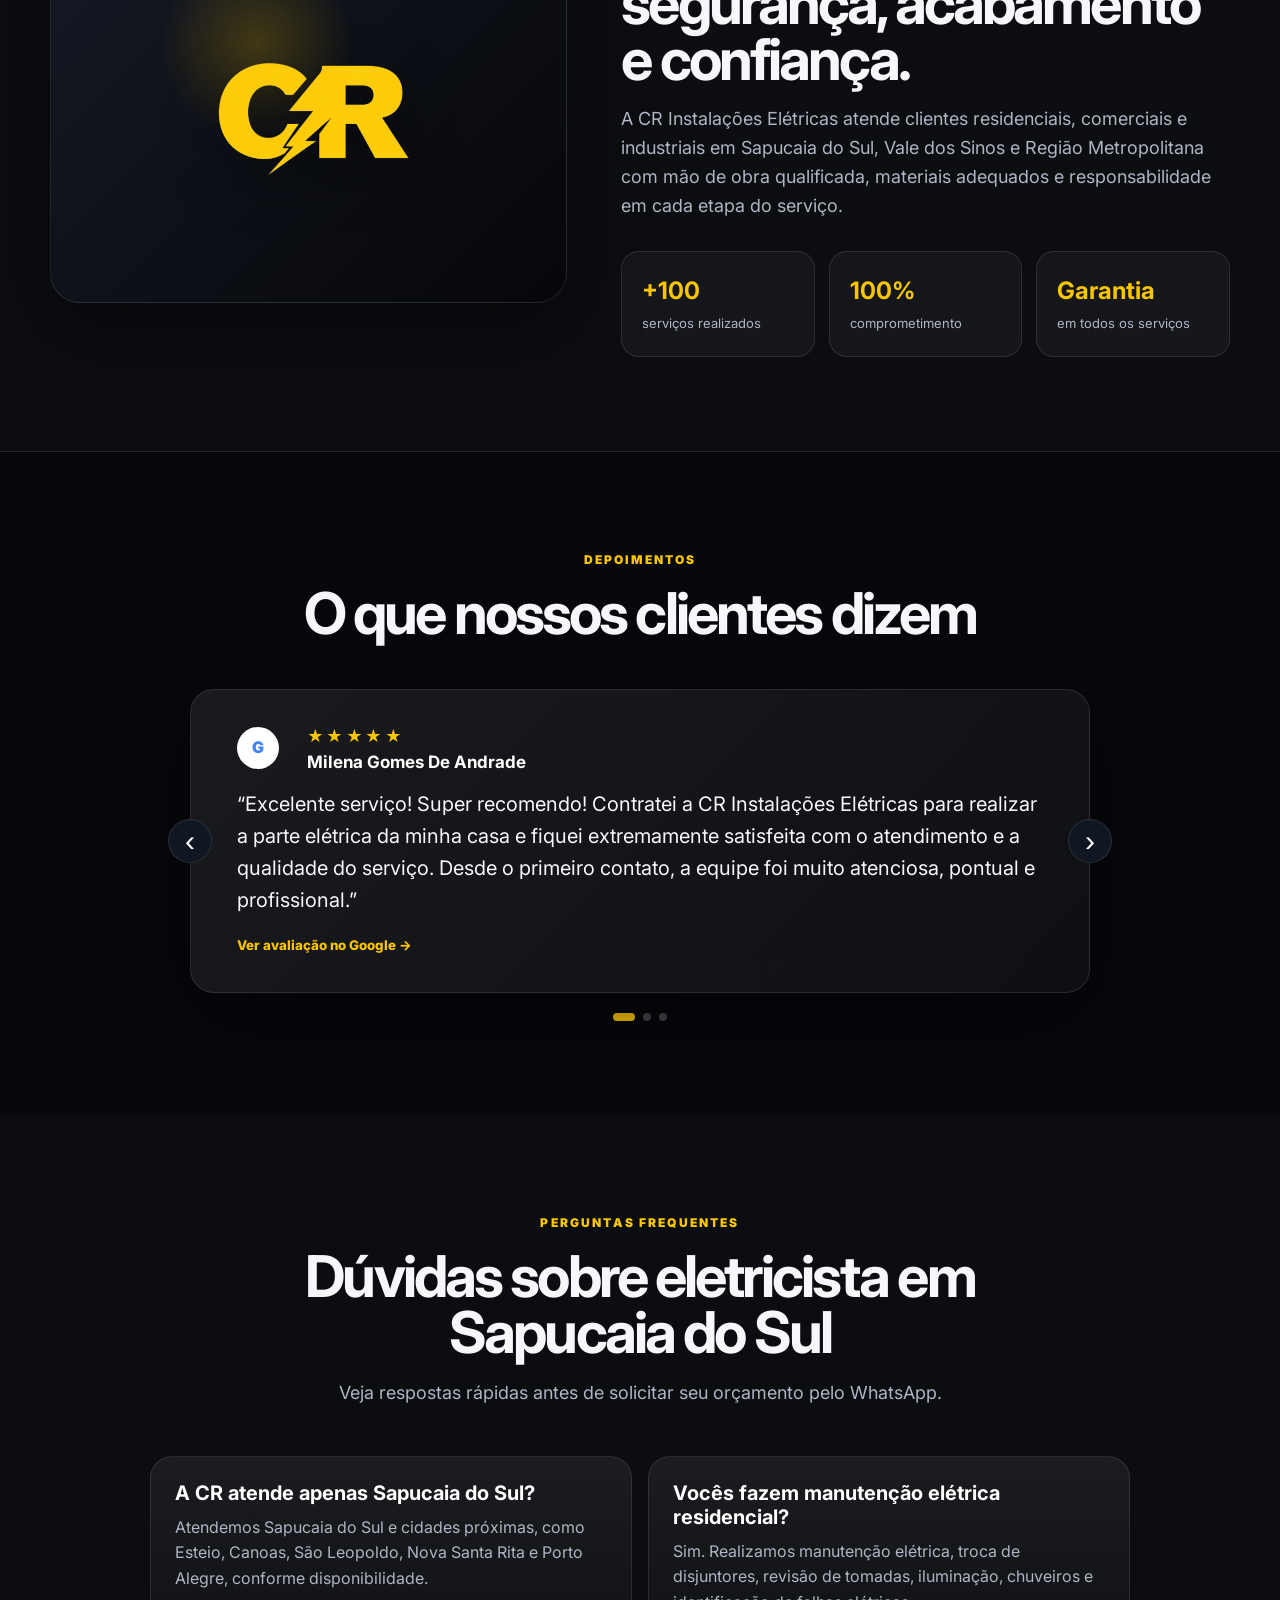
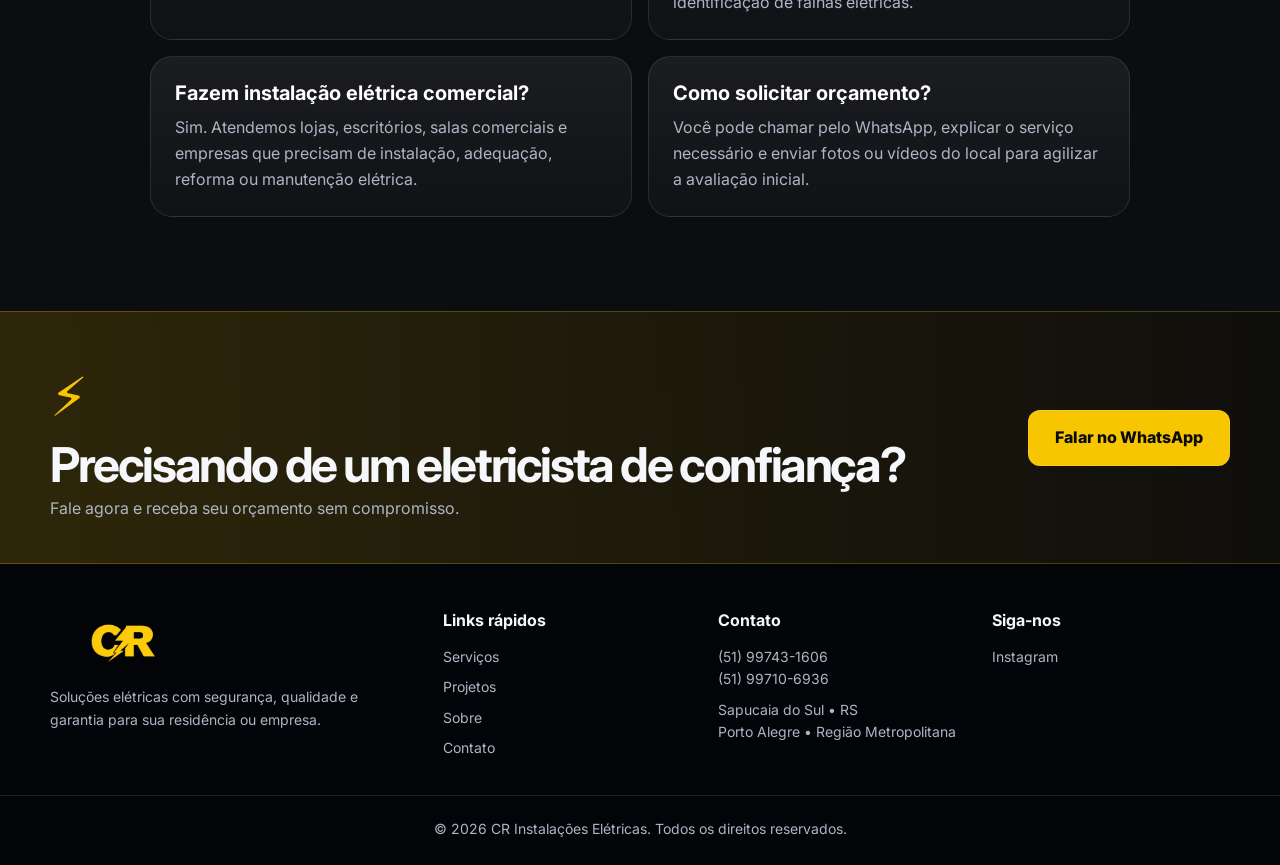
==== commit c17a7cd6: "gg" ====
--- a/index.html
+++ b/index.html
@@ -3,16 +3,47 @@
 <head>
   <meta charset="UTF-8" />
   <meta name="viewport" content="width=device-width, initial-scale=1.0" />
-  <title>CR Instalações Elétricas | Eletricista em Sapucaia do Sul e Região</title>
+  <title>Eletricista em Sapucaia do Sul | CR Instalações Elétricas</title>
   <link rel="icon" type="image/png" href="assets/favicon.png" />
-  <meta name="description" content="Instalações elétricas residenciais, comerciais e industriais em Sapucaia do Sul, Vale dos Sinos, Porto Alegre e região. Atendimento com segurança, qualidade e garantia." />
+  <meta name="description" content="Eletricista em Sapucaia do Sul para instalações elétricas residenciais, comerciais, manutenção, quadros elétricos, tomadas, disjuntores e reformas. Solicite orçamento pelo WhatsApp." />
+  <link rel="canonical" href="https://cr-instalacoes-eletricas.vercel.app/" />
   <meta name="theme-color" content="#08090d" />
-  <meta property="og:title" content="CR Instalações Elétricas" />
-  <meta property="og:description" content="Soluções elétricas com segurança, qualidade e garantia em Sapucaia do Sul e região." />
+  <meta property="og:title" content="Eletricista em Sapucaia do Sul | CR Instalações Elétricas" />
+  <meta property="og:description" content="Instalações elétricas, manutenção, quadros, tomadas e disjuntores em Sapucaia do Sul e região. Atendimento pelo WhatsApp." />
+  <meta property="og:url" content="https://cr-instalacoes-eletricas.vercel.app/" />
+  <meta property="og:type" content="website" />
   <link rel="preconnect" href="https://fonts.googleapis.com">
   <link rel="preconnect" href="https://fonts.gstatic.com" crossorigin>
   <link href="https://fonts.googleapis.com/css2?family=Inter:wght@400;500;600;700;800;900&display=swap" rel="stylesheet">
   <link rel="stylesheet" href="style.css" />
+
+  <script type="application/ld+json">
+  {
+    "@context": "https://schema.org",
+    "@type": "Electrician",
+    "name": "CR Instalações Elétricas",
+    "url": "https://cr-instalacoes-eletricas.vercel.app/",
+    "image": "https://cr-instalacoes-eletricas.vercel.app/assets/logo-cr.png",
+    "telephone": "+55 51 99743-1606",
+    "areaServed": [
+      "Sapucaia do Sul",
+      "Esteio",
+      "Canoas",
+      "São Leopoldo",
+      "Nova Santa Rita",
+      "Porto Alegre",
+      "Vale dos Sinos",
+      "Região Metropolitana de Porto Alegre"
+    ],
+    "address": {
+      "@type": "PostalAddress",
+      "addressLocality": "Sapucaia do Sul",
+      "addressRegion": "RS",
+      "addressCountry": "BR"
+    },
+    "description": "Eletricista em Sapucaia do Sul para instalações elétricas residenciais, comerciais, manutenção, quadros elétricos, tomadas, disjuntores e reformas."
+  }
+  </script>
 </head>
 <body>
   <header class="site-header" id="topo">
@@ -29,6 +60,8 @@
       <a href="#projetos">Projetos</a>
       <a href="#sobre">Sobre</a>
       <a href="#depoimentos">Avaliações</a>
+      <a href="#regiao">Região</a>
+      <a href="#faq">Dúvidas</a>
       <a href="#contato">Contato</a>
     </nav>
 
@@ -41,9 +74,9 @@
     <section class="hero section-glow">
       <div class="container hero-grid">
         <div class="hero-copy reveal">
-          <span class="eyebrow">Sapucaia do Sul • Vale dos Sinos • Porto Alegre</span>
-          <h1>Instalações elétricas com <strong>segurança, qualidade e garantia.</strong></h1>
-          <p>Soluções elétricas residenciais, comerciais e industriais com atendimento rápido, execução profissional e contato direto pelo WhatsApp.</p>
+          <span class="eyebrow">Eletricista em Sapucaia do Sul • Vale dos Sinos • Porto Alegre</span>
+          <h1>Eletricista em Sapucaia do Sul para <strong>instalações, manutenção e reformas elétricas.</strong></h1>
+          <p>Atendimento residencial, comercial e industrial com instalação de tomadas, luminárias, quadros elétricos, disjuntores, reparos e orçamento direto pelo WhatsApp.</p>
 
           <div class="hero-actions">
             <a class="btn btn-primary" href="https://wa.me/5551997431606?text=Olá,%20preciso%20de%20um%20orçamento%20elétrico." target="_blank" rel="noopener">Falar no WhatsApp</a>
@@ -80,17 +113,53 @@
       <div class="container">
         <div class="section-heading reveal">
           <span class="eyebrow">Nossos serviços</span>
-          <h2>Soluções completas para residências, empresas e condomínios.</h2>
-          <p>Atendimento técnico para reparos, instalações, manutenções e adequações elétricas com foco em segurança e acabamento.</p>
+          <h2>Serviços elétricos em Sapucaia do Sul para residências, empresas e condomínios.</h2>
+          <p>Atendimento técnico para instalações, manutenções, reparos e adequações elétricas com foco em segurança, acabamento e funcionamento correto.</p>
         </div>
 
         <div class="services-grid">
-          <article class="service-card reveal"><i>⚡</i><h3>Instalações elétricas</h3><p>Instalações residenciais, comerciais e industriais com dimensionamento adequado.</p></article>
-          <article class="service-card reveal"><i>💡</i><h3>Iluminação e luminárias</h3><p>Instalação de luminárias, spots, sensores de presença e iluminação externa.</p></article>
-          <article class="service-card reveal"><i>🔌</i><h3>Quadros elétricos</h3><p>Montagem, organização, troca de disjuntores e revisão de painéis.</p></article>
-          <article class="service-card reveal"><i>🧰</i><h3>Manutenção e reparos</h3><p>Diagnóstico de falhas, reaperto, troca de componentes e correções elétricas.</p></article>
-          <article class="service-card reveal"><i>🖧</i><h3>Cabeamento estruturado</h3><p>Rede lógica, organização de rack, pontos de internet e infraestrutura.</p></article>
-          <article class="service-card reveal"><i>🛡️</i><h3>Segurança elétrica</h3><p>Adequações, aterramento, DR, DPS e proteção contra sobrecarga.</p></article>
+          <article class="service-card reveal"><i>⚡</i><h3>Instalações elétricas residenciais</h3><p>Instalação e adequação elétrica para casas, apartamentos e reformas em Sapucaia do Sul, incluindo tomadas, iluminação, circuitos e chuveiros.</p></article>
+          <article class="service-card reveal"><i>🏢</i><h3>Instalações elétricas comerciais</h3><p>Atendimento para lojas, salas comerciais, escritórios e pequenos negócios que precisam de infraestrutura elétrica segura e organizada.</p></article>
+          <article class="service-card reveal"><i>💡</i><h3>Iluminação, tomadas e luminárias</h3><p>Instalação de luminárias, spots, sensores de presença, tomadas, interruptores e iluminação externa com acabamento profissional.</p></article>
+          <article class="service-card reveal"><i>🔌</i><h3>Quadros elétricos e disjuntores</h3><p>Montagem, revisão e organização de quadros elétricos, troca de disjuntores e correção de circuitos sobrecarregados.</p></article>
+          <article class="service-card reveal"><i>🧰</i><h3>Manutenção elétrica e reparos</h3><p>Diagnóstico de falhas, quedas de energia, disjuntores desarmando, mau contato, reaperto, troca de componentes e correções elétricas.</p></article>
+          <article class="service-card reveal"><i>🛡️</i><h3>Aterramento, DR e DPS</h3><p>Adequações de segurança elétrica, aterramento, instalação de DR, DPS e proteção contra sobrecarga para imóveis residenciais e comerciais.</p></article>
+        </div>
+      </div>
+    </section>
+
+    <section class="section problems" id="problemas">
+      <div class="container">
+        <div class="section-heading reveal">
+          <span class="eyebrow">Problemas que resolvemos</span>
+          <h2>Precisa de eletricista para resolver falhas, instalações ou reformas?</h2>
+          <p>Atendemos chamados elétricos comuns em casas, comércios e condomínios, sempre buscando segurança, organização e solução definitiva.</p>
+        </div>
+        <div class="keyword-grid">
+          <div class="keyword-card reveal"><strong>Disjuntor desarmando</strong><span>Identificação de sobrecarga, curto, mau contato ou problema no circuito.</span></div>
+          <div class="keyword-card reveal"><strong>Troca de tomadas e interruptores</strong><span>Substituição, instalação de novos pontos e adequação para novos equipamentos.</span></div>
+          <div class="keyword-card reveal"><strong>Instalação de chuveiro e luminárias</strong><span>Instalação com dimensionamento correto e cuidado com acabamento.</span></div>
+          <div class="keyword-card reveal"><strong>Reforma elétrica</strong><span>Adequação de circuitos, iluminação, tomadas, quadro e proteção elétrica.</span></div>
+        </div>
+      </div>
+    </section>
+
+    <section class="section service-area" id="regiao">
+      <div class="container area-grid">
+        <div class="reveal">
+          <span class="eyebrow">Atendimento local</span>
+          <h2>Eletricista em Sapucaia do Sul e região metropolitana.</h2>
+          <p>A CR Instalações Elétricas atende Sapucaia do Sul e cidades próximas com serviços elétricos residenciais, comerciais e industriais.</p>
+        </div>
+        <div class="city-list reveal delay-1" aria-label="Cidades atendidas">
+          <span>Sapucaia do Sul</span>
+          <span>Esteio</span>
+          <span>Canoas</span>
+          <span>São Leopoldo</span>
+          <span>Nova Santa Rita</span>
+          <span>Porto Alegre</span>
+          <span>Vale dos Sinos</span>
+          <span>Região Metropolitana</span>
         </div>
       </div>
     </section>
@@ -104,19 +173,19 @@
 
         <div class="project-grid">
           <article class="project-card reveal">
-            <img src="assets/painel-eletrico.jpg" alt="Painel elétrico organizado" />
+            <img src="assets/painel-eletrico.jpg" alt="Quadro elétrico organizado em serviço de eletricista em Sapucaia do Sul" />
             <div><h3>Quadros elétricos</h3><p>Montagem, revisão e organização de painéis com componentes de qualidade.</p></div>
           </article>
           <article class="project-card reveal delay-1">
-            <img src="assets/medicao-multimetro.jpg" alt="Medição elétrica com multímetro" />
+            <img src="assets/medicao-multimetro.jpg" alt="Medição elétrica com multímetro para manutenção elétrica" />
             <div><h3>Diagnóstico e medições</h3><p>Equipamentos profissionais para identificar falhas com precisão e segurança.</p></div>
           </article>
           <article class="project-card reveal delay-2">
-            <img src="assets/atendimento-campo.jpg" alt="Eletricista da CR em atendimento externo" />
+            <img src="assets/atendimento-campo.jpg" alt="Eletricista em atendimento residencial e comercial na região de Sapucaia do Sul" />
             <div><h3>Atendimento em campo</h3><p>Serviços executados com agilidade, cuidado e atenção aos detalhes.</p></div>
           </article>
           <article class="project-card reveal delay-3 featured">
-            <img src="assets/hero-luminaria.jpg" alt="Instalação de luminária" />
+            <img src="assets/hero-luminaria.jpg" alt="Instalação de luminária por eletricista em Sapucaia do Sul" />
             <div><h3>Iluminação especializada</h3><p>Instalação de luminárias em teto de gesso, áreas externas e ambientes comerciais.</p></div>
           </article>
         </div>
@@ -131,7 +200,7 @@
         <div class="about-copy reveal delay-1">
           <span class="eyebrow">Sobre nós</span>
           <h2>Compromisso com segurança, acabamento e confiança.</h2>
-          <p>A CR Instalações Elétricas atende clientes residenciais, comerciais e industriais com mão de obra qualificada, materiais adequados e responsabilidade em cada etapa do serviço.</p>
+          <p>A CR Instalações Elétricas atende clientes residenciais, comerciais e industriais em Sapucaia do Sul, Vale dos Sinos e Região Metropolitana com mão de obra qualificada, materiais adequados e responsabilidade em cada etapa do serviço.</p>
           <div class="about-metrics">
             <div><strong>+100</strong><span>serviços realizados</span></div>
             <div><strong>100%</strong><span>comprometimento</span></div>
@@ -192,6 +261,22 @@
       </div>
     </section>
 
+    <section class="section faq" id="faq">
+      <div class="container">
+        <div class="section-heading reveal">
+          <span class="eyebrow">Perguntas frequentes</span>
+          <h2>Dúvidas sobre eletricista em Sapucaia do Sul</h2>
+          <p>Veja respostas rápidas antes de solicitar seu orçamento pelo WhatsApp.</p>
+        </div>
+        <div class="faq-grid">
+          <article class="faq-item reveal"><h3>A CR atende apenas Sapucaia do Sul?</h3><p>Atendemos Sapucaia do Sul e cidades próximas, como Esteio, Canoas, São Leopoldo, Nova Santa Rita e Porto Alegre, conforme disponibilidade.</p></article>
+          <article class="faq-item reveal"><h3>Vocês fazem manutenção elétrica residencial?</h3><p>Sim. Realizamos manutenção elétrica, troca de disjuntores, revisão de tomadas, iluminação, chuveiros e identificação de falhas elétricas.</p></article>
+          <article class="faq-item reveal"><h3>Fazem instalação elétrica comercial?</h3><p>Sim. Atendemos lojas, escritórios, salas comerciais e empresas que precisam de instalação, adequação, reforma ou manutenção elétrica.</p></article>
+          <article class="faq-item reveal"><h3>Como solicitar orçamento?</h3><p>Você pode chamar pelo WhatsApp, explicar o serviço necessário e enviar fotos ou vídeos do local para agilizar a avaliação inicial.</p></article>
+        </div>
+      </div>
+    </section>
+
     <section class="cta-band" id="contato">
       <div class="container cta-grid">
         <div>
@@ -211,7 +296,7 @@
       <div><h4>Contato</h4><p>(51) 99743-1606<br>(51) 99710-6936</p><p>Sapucaia do Sul • RS<br>Porto Alegre • Região Metropolitana</p></div>
       <div><h4>Siga-nos</h4><a href="https://www.instagram.com/cr.instalacoeseletrica" target="_blank" rel="noopener">Instagram</a></div>
     </div>
-    <p class="copy">© 2025 CR Instalações Elétricas. Todos os direitos reservados.</p>
+    <p class="copy">© 2026 CR Instalações Elétricas. Todos os direitos reservados.</p>
   </footer>
 
   <a class="float-whatsapp" href="https://wa.me/5551997431606?text=Olá,%20preciso%20de%20um%20orçamento%20elétrico." target="_blank" rel="noopener" aria-label="Chamar no WhatsApp">💬</a>
--- a/style.css
+++ b/style.css
@@ -12,3 +12,21 @@
 .logo-panel img{background:transparent!important;border:0!important;box-shadow:none!important;padding:0!important;filter:drop-shadow(0 18px 28px rgba(0,0,0,.45))}
 @media(max-width:900px){.brand img{width:118px!important;max-height:56px!important}}
 @media(max-width:560px){.brand img{width:104px!important;max-height:50px!important}}
+
+/* SEO local: novas seções de problemas, regiões e FAQ */
+.problems{background:rgba(255,255,255,.018);border-top:1px solid var(--border)}
+.keyword-grid{display:grid;grid-template-columns:repeat(4,1fr);gap:16px}
+.keyword-card,.faq-item{padding:24px;border-radius:22px;background:linear-gradient(180deg,rgba(255,255,255,.065),rgba(255,255,255,.025));border:1px solid var(--border)}
+.keyword-card strong{display:block;color:var(--yellow);font-size:18px;line-height:1.2;margin-bottom:10px}
+.keyword-card span,.faq-item p{color:var(--muted);margin:0}
+.service-area{background:radial-gradient(circle at 25% 20%,rgba(248,198,0,.13),transparent 30%),rgba(255,255,255,.025);border-block:1px solid var(--border)}
+.area-grid{display:grid;grid-template-columns:1fr 1fr;gap:42px;align-items:center}
+.area-grid h2{margin:0;line-height:1;letter-spacing:-.05em;font-size:clamp(34px,4.3vw,56px)}
+.area-grid p{color:var(--muted);font-size:18px}
+.city-list{display:flex;flex-wrap:wrap;gap:12px;justify-content:flex-start}
+.city-list span{padding:12px 16px;border-radius:999px;border:1px solid rgba(248,198,0,.28);background:rgba(248,198,0,.08);font-weight:800;color:#f6f0cf}
+.faq{background:rgba(255,255,255,.018)}
+.faq-grid{display:grid;grid-template-columns:1fr 1fr;gap:16px;max-width:980px;margin:0 auto}
+.faq-item h3{margin:0 0 10px;font-size:20px;line-height:1.2;color:#fff}
+@media(max-width:900px){.keyword-grid{grid-template-columns:1fr 1fr}.area-grid{grid-template-columns:1fr}.faq-grid{grid-template-columns:1fr}}
+@media(max-width:560px){.keyword-grid{grid-template-columns:1fr}.city-list span{width:100%;text-align:center}.nav a[href="#regiao"],.nav a[href="#faq"]{display:block}}
